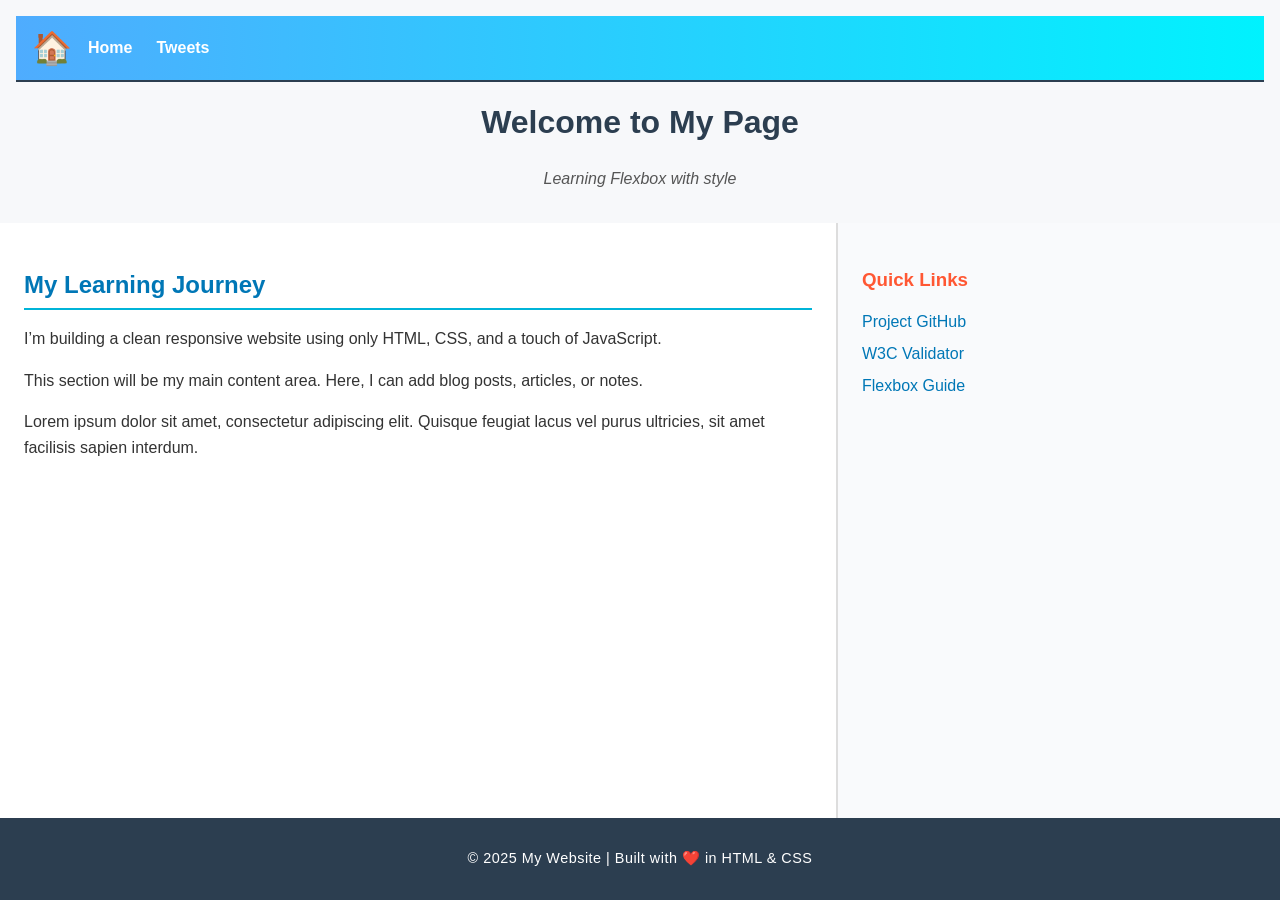
==== css_advanced/index.html @ 11a613f0 "Duplicate css_basic into css_advanced for advanced project" ====
<!DOCTYPE html>
<html lang="en">
<head>
  <meta charset="UTF-8">
  <meta name="viewport" content="width=device-width, initial-scale=1.0">
  <title>My Website</title>
  <link href="base.css" rel="stylesheet">
  <link href="styles.css" rel="stylesheet">
</head>
<body class="works_on_smartphone">
  <header>
    <nav>
      <ul>
        <li class="logo">&#127968;</li> <!-- 🏡 logo -->
        <li><a href="index.html">Home</a></li>
        <li><a href="tweets.html">Tweets</a></li>
      </ul>
    </nav>
    <h1>Welcome to My Page</h1>
    <p class="sub">Learning Flexbox with style</p>
  </header>

  <main>
    <article>
      <h2>My Learning Journey</h2>
      <p>I’m building a clean responsive website using only HTML, CSS, and a touch of JavaScript.</p>
      <p>This section will be my main content area. Here, I can add blog posts, articles, or notes.</p>
      <p>Lorem ipsum dolor sit amet, consectetur adipiscing elit. Quisque feugiat lacus vel purus ultricies, sit amet facilisis sapien interdum.</p>
    </article>

    <aside>
      <h3>Quick Links</h3>
      <ul>
        <li><a href="#">Project GitHub</a></li>
        <li><a href="#">W3C Validator</a></li>
        <li><a href="#">Flexbox Guide</a></li>
      </ul>
    </aside>
  </main>

  <footer>
    <p>&copy; 2025 My Website | Built with ❤️ in HTML & CSS</p>
  </footer>
</body>
</html>
---- css_advanced/base.css ----
/* base.css: reset + simple base styling */

:root {
  --bg: #f7f8fa;
  --text: #222;
  --muted: #6b7280;
}

* { box-sizing: border-box; }

body {
  margin: 0;
  font-family: Arial, sans-serif;
  background-color: var(--bg);
  color: var(--text);
  line-height: 1.5;
}

.container {
  width: 90%;
  max-width: 800px;
  margin: 0 auto;
  padding: 1rem;
}

header, footer {
  padding: 1rem 0;
  text-align: center;
}

footer {
  font-size: 0.9rem;
  color: var(--muted);
}

.tweet {
  border-bottom: 1px solid #ccc;
  padding: 0.5rem 0;
}
.tweet:last-child {
  border-bottom: none;
}
.meta {
  font-size: 0.8rem;
  color: var(--muted);
}
---- css_advanced/styles.css ----
/* === Flexbox Layout === */

/* Body: column layout */
body {
  display: flex;
  flex-direction: column;
  height: 100vh;
  margin: 0;
}

/* Main: row layout */
main {
  display: flex;
  flex-direction: row;
  flex: auto;
  min-height: 0; /* allows scroll inside children */
}

/* Article: 2/3 width */
article {
  flex: 2;
  overflow-y: auto;
  padding: 1.5rem;
  background-color: #fff;
}

/* Aside: 1/3 width */
aside {
  flex: 1;
  overflow-y: auto;
  padding: 1.5rem;
  background-color: #f9fafc;
  border-left: 2px solid #ddd;
}

/* Header & Footer */
header, footer {
  padding: 1rem;
  text-align: center;
}

/* === Extra Styling === */

/* Logo */
.logo {
  font-size: 2rem;
  font-weight: bold;
  margin-right: 1rem;
  color: #2c3e50;
}

/* Navigation bar */
header nav ul {
  list-style: none;
  margin: 0;
  padding: 0;
  display: flex;
  align-items: center;
  background: linear-gradient(90deg, #4facfe, #00f2fe);
  padding: 0.5rem 1rem;
  border-bottom: 2px solid #2c3e50;
}

header nav ul li {
  margin-right: 1.5rem;
}

header nav ul li a {
  text-decoration: none;
  font-weight: 600;
  color: white;
  transition: color 0.3s ease;
}

header nav ul li a:hover {
  color: #2c3e50;
}

/* Header text */
header h1 {
  margin-top: 1rem;
  font-size: 2rem;
  color: #2c3e50;
}

header .sub {
  font-style: italic;
  color: #555;
}

/* Article content */
article h2 {
  color: #0077b6;
  border-bottom: 2px solid #00b4d8;
  padding-bottom: 0.3rem;
  margin-bottom: 1rem;
}

article p {
  margin-bottom: 1rem;
  color: #333;
  line-height: 1.6;
}

/* Aside */
aside h3 {
  color: #ff5733;
  margin-bottom: 1rem;
}

aside ul {
  list-style: none;
  padding: 0;
}

aside ul li {
  margin-bottom: 0.5rem;
}

aside ul li a {
  text-decoration: none;
  color: #0077b6;
  font-weight: 500;
}

aside ul li a:hover {
  color: #ff5733;
}

/* Footer */
footer {
  background: #2c3e50;
  color: white;
  font-size: 0.9rem;
  letter-spacing: 0.5px;
}
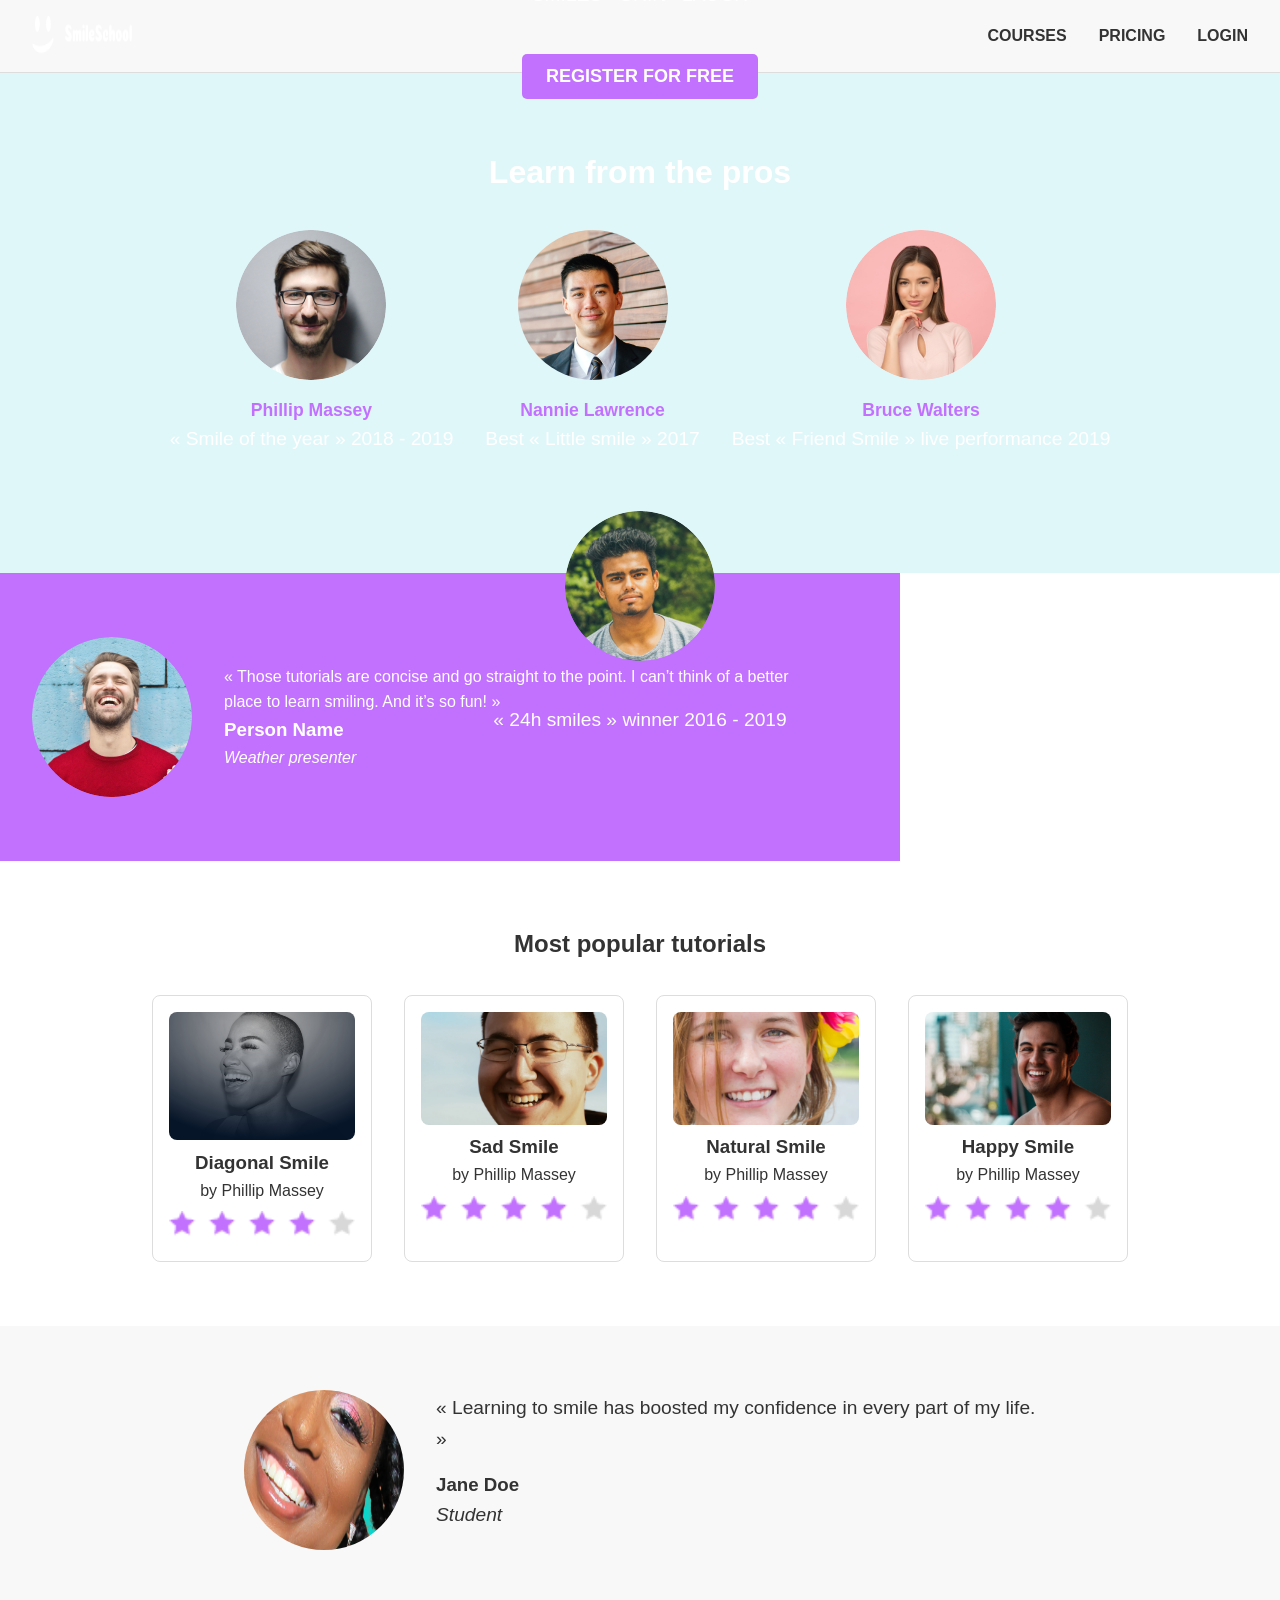
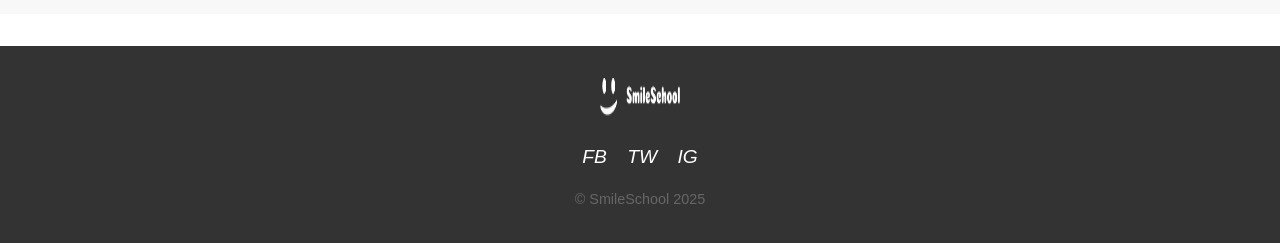
==== commit d8516d95: "Add Smile project with HTML, CSS, and images" ====
--- a/css_advanced/index.html
+++ b/css_advanced/index.html
@@ -3,43 +3,117 @@
 <head>
   <meta charset="UTF-8">
   <meta name="viewport" content="width=device-width, initial-scale=1.0">
-  <title>My Website</title>
-  <link href="base.css" rel="stylesheet">
-  <link href="styles.css" rel="stylesheet">
+  <title>Smile School</title>
+  <link rel="stylesheet" href="styles.css">
 </head>
-<body class="works_on_smartphone">
+<body>
+  <!-- Header -->
   <header>
-    <nav>
-      <ul>
-        <li class="logo">&#127968;</li> <!-- 🏡 logo -->
-        <li><a href="index.html">Home</a></li>
-        <li><a href="tweets.html">Tweets</a></li>
+    <nav class="navbar">
+      <img src="images/logo.png" alt="Smile School Logo" class="logo">
+      <ul class="nav-links">
+        <li><a href="#">COURSES</a></li>
+        <li><a href="#">PRICING</a></li>
+        <li><a href="#">LOGIN</a></li>
       </ul>
     </nav>
-    <h1>Welcome to My Page</h1>
-    <p class="sub">Learning Flexbox with style</p>
   </header>
 
-  <main>
-    <article>
-      <h2>My Learning Journey</h2>
-      <p>I’m building a clean responsive website using only HTML, CSS, and a touch of JavaScript.</p>
-      <p>This section will be my main content area. Here, I can add blog posts, articles, or notes.</p>
-      <p>Lorem ipsum dolor sit amet, consectetur adipiscing elit. Quisque feugiat lacus vel purus ultricies, sit amet facilisis sapien interdum.</p>
-    </article>
+  <!-- Hero Section -->
+  <section class="hero">
+    <div class="hero-content">
+      <h1>Get Schooled</h1>
+      <p>SMILES &nbsp; GRIN &nbsp; LAUGH</p>
+      <button class="cta-button">REGISTER FOR FREE</button>
 
-    <aside>
-      <h3>Quick Links</h3>
-      <ul>
-        <li><a href="#">Project GitHub</a></li>
-        <li><a href="#">W3C Validator</a></li>
-        <li><a href="#">Flexbox Guide</a></li>
-      </ul>
-    </aside>
-  </main>
+      <h2 class="pros-title">Learn from the pros</h2>
+      <div class="pros">
+        <div class="pro">
+          <img src="images/1.png" alt="Phillip Massey">
+          <h3>Phillip Massey</h3>
+          <p>« Smile of the year » 2018 - 2019</p>
+        </div>
+        <div class="pro">
+          <img src="images/2.png" alt="Nannie Lawrence">
+          <h3>Nannie Lawrence</h3>
+          <p>Best « Little smile » 2017</p>
+        </div>
+        <div class="pro">
+          <img src="images/3.png" alt="Bruce Walters">
+          <h3>Bruce Walters</h3>
+          <p>Best « Friend Smile » live performance 2019</p>
+        </div>
+        <div class="pro">
+          <img src="images/4.png" alt="Henry Hughes">
+          <h3>Henry Hughes</h3>
+          <p>« 24h smiles » winner 2016 - 2019</p>
+        </div>
+      </div>
+    </div>
+  </section>
 
+  <!-- Testimonial -->
+  <section class="testimonial">
+    <img src="images/5.png" alt="Testimonial Person" class="testimonial-img">
+    <div class="testimonial-text">
+      <p>« Those tutorials are concise and go straight to the point. I can’t think of a better place to learn smiling. And it’s so fun! »</p>
+      <h3>Person Name</h3>
+      <p><em>Weather presenter</em></p>
+    </div>
+  </section>
+
+  <!-- Tutorials Section -->
+  <section class="tutorials">
+    <h2>Most popular tutorials</h2>
+    <div class="tutorial-cards">
+      <div class="tutorial-card">
+        <img src="images/Object.png" alt="Diagonal Smile">
+        <h3>Diagonal Smile</h3>
+        <p>by Phillip Massey</p>
+        <img src="images/rating.png" alt="Rating" class="rating">
+      </div>
+      <div class="tutorial-card">
+        <img src="images/6.png" alt="Sad Smile">
+        <h3>Sad Smile</h3>
+        <p>by Phillip Massey</p>
+        <img src="images/rating.png" alt="Rating" class="rating">
+      </div>
+      <div class="tutorial-card">
+        <img src="images/7.png" alt="Natural Smile">
+        <h3>Natural Smile</h3>
+        <p>by Phillip Massey</p>
+        <img src="images/rating.png" alt="Rating" class="rating">
+      </div>
+      <div class="tutorial-card">
+        <img src="images/8.png" alt="Happy Smile">
+        <h3>Happy Smile</h3>
+        <p>by Phillip Massey</p>
+        <img src="images/rating.png" alt="Rating" class="rating">
+      </div>
+    </div>
+  </section>
+
+  <!-- Quotes Section -->
+  <section class="quotes">
+    <div class="quote-card">
+      <img src="images/9.png" alt="Smiling Woman">
+      <div class="quote-text">
+        <p>« Learning to smile has boosted my confidence in every part of my life. »</p>
+        <h3>Jane Doe</h3>
+        <p><em>Student</em></p>
+      </div>
+    </div>
+  </section>
+
+  <!-- Footer -->
   <footer>
-    <p>&copy; 2025 My Website | Built with ❤️ in HTML & CSS</p>
+    <img src="images/logo.png" alt="Smile School Logo" class="logo">
+    <div class="social-icons">
+      <i>FB</i>
+      <i>TW</i>
+      <i>IG</i>
+    </div>
+    <p>© SmileSchool 2025</p>
   </footer>
 </body>
 </html>
--- a/css_advanced/styles.css
+++ b/css_advanced/styles.css
@@ -1,136 +1,510 @@
-/* === Flexbox Layout === */
-
-/* Body: column layout */
-body {
-  display: flex;
-  flex-direction: column;
-  height: 100vh;
-  margin: 0;
-}
-
-/* Main: row layout */
-main {
-  display: flex;
-  flex-direction: row;
-  flex: auto;
-  min-height: 0; /* allows scroll inside children */
-}
-
-/* Article: 2/3 width */
-article {
-  flex: 2;
-  overflow-y: auto;
-  padding: 1.5rem;
-  background-color: #fff;
-}
-
-/* Aside: 1/3 width */
-aside {
-  flex: 1;
-  overflow-y: auto;
-  padding: 1.5rem;
-  background-color: #f9fafc;
-  border-left: 2px solid #ddd;
-}
-
-/* Header & Footer */
-header, footer {
-  padding: 1rem;
-  text-align: center;
-}
-
-/* === Extra Styling === */
-
-/* Logo */
-.logo {
-  font-size: 2rem;
-  font-weight: bold;
-  margin-right: 1rem;
-  color: #2c3e50;
-}
-
-/* Navigation bar */
-header nav ul {
-  list-style: none;
+/* Reset */
+* {
   margin: 0;
   padding: 0;
-  display: flex;
-  align-items: center;
-  background: linear-gradient(90deg, #4facfe, #00f2fe);
-  padding: 0.5rem 1rem;
-  border-bottom: 2px solid #2c3e50;
-}
-
-header nav ul li {
-  margin-right: 1.5rem;
-}
-
-header nav ul li a {
+  box-sizing: border-box;
+}
+
+/* HEADER */
+.header {
+  display: flex;
+  justify-content: space-between;
+  align-items: center;
+  padding: 20px 40px;
+}
+.logo {
+  height: 40px;
+}
+.nav a {
+  margin-left: 20px;
   text-decoration: none;
   font-weight: 600;
+  color: #333;
+}
+
+/* HERO */
+.hero {
+  background: url("images/hero.png") no-repeat center center/cover;
+  height: 500px;
+  display: flex;
+  align-items: center;
+  justify-content: center;
+  color: #fff;
+}
+.hero-content {
+  text-align: center;
+}
+.hero h1 {
+  font-size: 48px;
+  margin-bottom: 15px;
+}
+.hero button {
+  margin-top: 20px;
+  padding: 12px 24px;
+  background: #c271ff;
+  border: none;
   color: white;
-  transition: color 0.3s ease;
-}
-
-header nav ul li a:hover {
-  color: #2c3e50;
-}
-
-/* Header text */
-header h1 {
+  font-size: 18px;
+  border-radius: 5px;
+  cursor: pointer;
+}
+
+/* TUTORIALS */
+.tutorials {
+  text-align: center;
+  padding: 60px 20px;
+}
+.tutorial-list {
+  display: flex;
+  justify-content: center;
+  gap: 40px;
+  margin-top: 30px;
+}
+.tutorial-item img {
+  width: 150px;
+  border-radius: 50%;
+}
+.tutorial-item h3 {
+  margin-top: 15px;
+}
+
+/* TESTIMONIALS */
+.testimonials {
+  background: #c271ff;
+  padding: 80px 40px;
+  display: flex;
+  justify-content: center;
+}
+.testimonial {
+  display: flex;
+  align-items: center;
+  max-width: 900px;
+  color: white;
+}
+.avatar img {
+  width: 160px;
+  height: 160px;
+  border-radius: 50%;
+  margin-right: 30px;
+}
+.testimonial-text {
+  max-width: 600px;
+}
+.quote {
+  font-size: 22px;
+  line-height: 34px;
+  margin-bottom: 20px;
+  font-style: italic;
+}
+.person {
+  font-weight: bold;
+  font-size: 22px;
+}
+.role {
+  font-size: 20px;
+  font-style: italic;
+}
+
+/* FOOTER */
+.footer {
+  background: #333;
+  color: white;
+  text-align: center;
+  padding: 20px;
+}
+/* Reset */
+* {
+  margin: 0;
+  padding: 0;
+  box-sizing: border-box;
+}
+body {
+  font-family: 'Arial', sans-serif;
+  line-height: 1.6;
+  color: #333;
+  background: #fff;
+}
+
+/* Header */
+header {
+  background: #f8f8f8;
+  padding: 1rem 2rem;
+  border-bottom: 1px solid #ddd;
+}
+.navbar {
+  display: flex;
+  justify-content: space-between;
+  align-items: center;
+}
+.logo {
+  width: 120px;
+}
+.nav-links {
+  list-style: none;
+  display: flex;
+  gap: 2rem;
+}
+.nav-links li a {
+  text-decoration: none;
+  color: #333;
+  font-weight: bold;
+  transition: color 0.3s;
+}
+.nav-links li a:hover {
+  color: #c271ff;
+}
+
+/* Hero */
+.hero {
+  text-align: center;
+  padding: 6rem 2rem;
+  background: #e0f7fa;
+}
+.hero h1 {
+  font-size: 3rem;
+  margin-bottom: 1rem;
+}
+.hero-sub {
+  font-size: 1.5rem;
+  margin-bottom: 1rem;
+}
+.cta-button {
+  padding: 0.8rem 1.5rem;
+  background: #c271ff;
+  color: #fff;
+  border: none;
+  cursor: pointer;
+  border-radius: 5px;
+  font-weight: bold;
+  transition: 0.3s;
+}
+.cta-button:hover {
+  background: #9c3ed1;
+  transform: scale(1.05);
+}
+
+/* Instructors */
+.instructors {
+  padding: 4rem 2rem;
+  text-align: center;
+}
+.instructor-cards {
+  display: flex;
+  flex-wrap: wrap;
+  gap: 2rem;
+  justify-content: center;
+  margin-top: 2rem;
+}
+.instructor-cards .card {
+  width: 220px;
+  padding: 1rem;
+  border: 1px solid #ddd;
+  border-radius: 8px;
+  transition: 0.3s;
+  background: #fff;
+}
+.instructor-cards .card:hover {
+  transform: translateY(-5px);
+  box-shadow: 0 8px 12px rgba(0,0,0,0.15);
+}
+.instructor-cards .card img {
+  width: 100%;
+  border-radius: 50%;
+  margin-bottom: 0.5rem;
+}
+
+/* Testimonial */
+.testimonial {
+  background: #c271ff;
+  color: #fff;
+  padding: 4rem 2rem;
+}
+.testimonial-content {
+  display: flex;
+  align-items: center;
+  gap: 2rem;
+  max-width: 1000px;
+  margin: auto;
+}
+.testimonial .avatar {
+  width: 160px;
+  height: 160px;
+  border-radius: 50%;
+}
+.quote-text p {
+  font-size: 1.2rem;
+  margin-bottom: 1rem;
+}
+.quote-text h3 {
+  font-weight: bold;
+}
+.quote-text span {
+  font-style: italic;
+}
+
+/* Membership */
+.membership {
+  padding: 4rem 2rem;
+  text-align: center;
+}
+.membership-cards {
+  display: flex;
+  justify-content: center;
+  flex-wrap: wrap;
+  gap: 2rem;
+  margin-top: 2rem;
+}
+.m-card {
+  width: 250px;
+  padding: 2rem;
+  border: 1px solid #ddd;
+  border-radius: 8px;
+  background: #fff;
+  transition: 0.3s;
+}
+.m-card img {
+  width: 80px;
+  margin-bottom: 1rem;
+}
+.m-card button {
   margin-top: 1rem;
-  font-size: 2rem;
-  color: #2c3e50;
-}
-
-header .sub {
-  font-style: italic;
-  color: #555;
-}
-
-/* Article content */
-article h2 {
-  color: #0077b6;
-  border-bottom: 2px solid #00b4d8;
-  padding-bottom: 0.3rem;
-  margin-bottom: 1rem;
-}
-
-article p {
-  margin-bottom: 1rem;
-  color: #333;
-  line-height: 1.6;
-}
-
-/* Aside */
-aside h3 {
-  color: #ff5733;
-  margin-bottom: 1rem;
-}
-
-aside ul {
-  list-style: none;
-  padding: 0;
-}
-
-aside ul li {
+  padding: 0.6rem 1.2rem;
+  background: #c271ff;
+  color: #fff;
+  border: none;
+  border-radius: 5px;
+  cursor: pointer;
+  transition: 0.3s;
+}
+.m-card:hover {
+  transform: translateY(-5px);
+  box-shadow: 0 8px 12px rgba(0,0,0,0.15);
+}
+.m-card button:hover {
+  background: #9c3ed1;
+}
+
+/* FAQ */
+.faq {
+  padding: 4rem 2rem;
+}
+.faq-container {
+  display: flex;
+  gap: 2rem;
+  flex-wrap: wrap;
+  margin-top: 2rem;
+}
+.faq-column {
+  flex: 1;
+  min-width: 250px;
+}
+.faq-column h3 {
   margin-bottom: 0.5rem;
-}
-
-aside ul li a {
-  text-decoration: none;
-  color: #0077b6;
-  font-weight: 500;
-}
-
-aside ul li a:hover {
-  color: #ff5733;
+  color: #c271ff;
+}
+.faq-column p {
+  margin-bottom: 1.5rem;
 }
 
 /* Footer */
 footer {
-  background: #2c3e50;
-  color: white;
+  background: #f8f8f8;
+  padding: 2rem;
+  text-align: center;
+  margin-top: 2rem;
+}
+.social-icons i {
+  margin: 0 0.5rem;
+  font-size: 1.2rem;
+  cursor: pointer;
+  transition: color 0.3s;
+}
+.social-icons i:hover {
+  color: #c271ff;
+}
+footer p {
+  margin-top: 1rem;
+  color: #666;
   font-size: 0.9rem;
-  letter-spacing: 0.5px;
-}
+}
+/* Reset */
+* {
+  margin: 0;
+  padding: 0;
+  box-sizing: border-box;
+}
+body {
+  font-family: 'Arial', sans-serif;
+  line-height: 1.6;
+  color: #333;
+  background: #fff;
+}
+
+/* Header */
+header {
+  background: #f8f8f8;
+  padding: 1rem 2rem;
+  border-bottom: 1px solid #ddd;
+}
+.navbar {
+  display: flex;
+  justify-content: space-between;
+  align-items: center;
+}
+.navbar .logo {
+  width: 100px;
+}
+.nav-links {
+  list-style: none;
+  display: flex;
+  gap: 2rem;
+}
+.nav-links li a {
+  text-decoration: none;
+  color: #333;
+  font-weight: bold;
+  transition: color 0.3s;
+}
+.nav-links li a:hover {
+  color: #C271FF;
+}
+
+/* Hero */
+.hero {
+  text-align: center;
+  padding: 4rem 2rem;
+  background: #e0f7fa;
+}
+.hero h1 {
+  font-size: 3rem;
+  margin-bottom: 1rem;
+}
+.hero p {
+  margin-bottom: 1.5rem;
+  font-size: 1.2rem;
+}
+.cta-button {
+  padding: 0.8rem 1.5rem;
+  background: #C271FF;
+  color: #fff;
+  border: none;
+  cursor: pointer;
+  border-radius: 5px;
+  font-weight: bold;
+  transition: 0.3s;
+}
+.cta-button:hover {
+  background: #8e3fd1;
+  transform: scale(1.05);
+}
+.pros-title {
+  margin-top: 3rem;
+  font-size: 2rem;
+}
+.pros {
+  display: flex;
+  justify-content: center;
+  flex-wrap: wrap;
+  gap: 2rem;
+  margin-top: 2rem;
+}
+.pro img {
+  width: 150px;
+  height: 150px;
+  border-radius: 50%;
+}
+.pro h3 {
+  margin-top: 0.5rem;
+  font-size: 1.1rem;
+  color: #C271FF;
+}
+
+/* Testimonial */
+.testimonial {
+  display: flex;
+  align-items: center;
+  gap: 2rem;
+  padding: 4rem 2rem;
+  background: #C271FF;
+  color: #fff;
+}
+.testimonial-img {
+  width: 160px;
+  height: 160px;
+  border-radius: 50%;
+}
+.testimonial-text {
+  max-width: 600px;
+}
+
+/* Tutorials */
+.tutorials {
+  padding: 4rem 2rem;
+  text-align: center;
+}
+.tutorial-cards {
+  display: flex;
+  flex-wrap: wrap;
+  gap: 2rem;
+  justify-content: center;
+  margin-top: 2rem;
+}
+.tutorial-card {
+  width: 220px;
+  border: 1px solid #ddd;
+  border-radius: 8px;
+  padding: 1rem;
+  transition: 0.3s;
+}
+.tutorial-card img {
+  width: 100%;
+  border-radius: 8px;
+}
+.tutorial-card:hover {
+  transform: translateY(-5px);
+  box-shadow: 0 8px 12px rgba(0,0,0,0.15);
+}
+.rating {
+  margin-top: 0.5rem;
+  width: 100px;
+}
+
+/* Quotes */
+.quotes {
+  padding: 4rem 2rem;
+  background: #f8f8f8;
+}
+.quote-card {
+  display: flex;
+  align-items: center;
+  gap: 2rem;
+  justify-content: center;
+}
+.quote-card img {
+  width: 160px;
+  height: 160px;
+  border-radius: 50%;
+}
+.quote-text {
+  max-width: 600px;
+}
+
+/* Footer */
+footer {
+  background: #333;
+  color: #fff;
+  padding: 2rem;
+  text-align: center;
+}
+footer .logo {
+  width: 80px;
+  margin-bottom: 1rem;
+}
+.social-icons i {
+  margin: 0 0.5rem;
+  cursor: pointer;
+}
+.social-icons i {
+  font-size: 1.2rem;
+  transition: color 0.3s;
+}
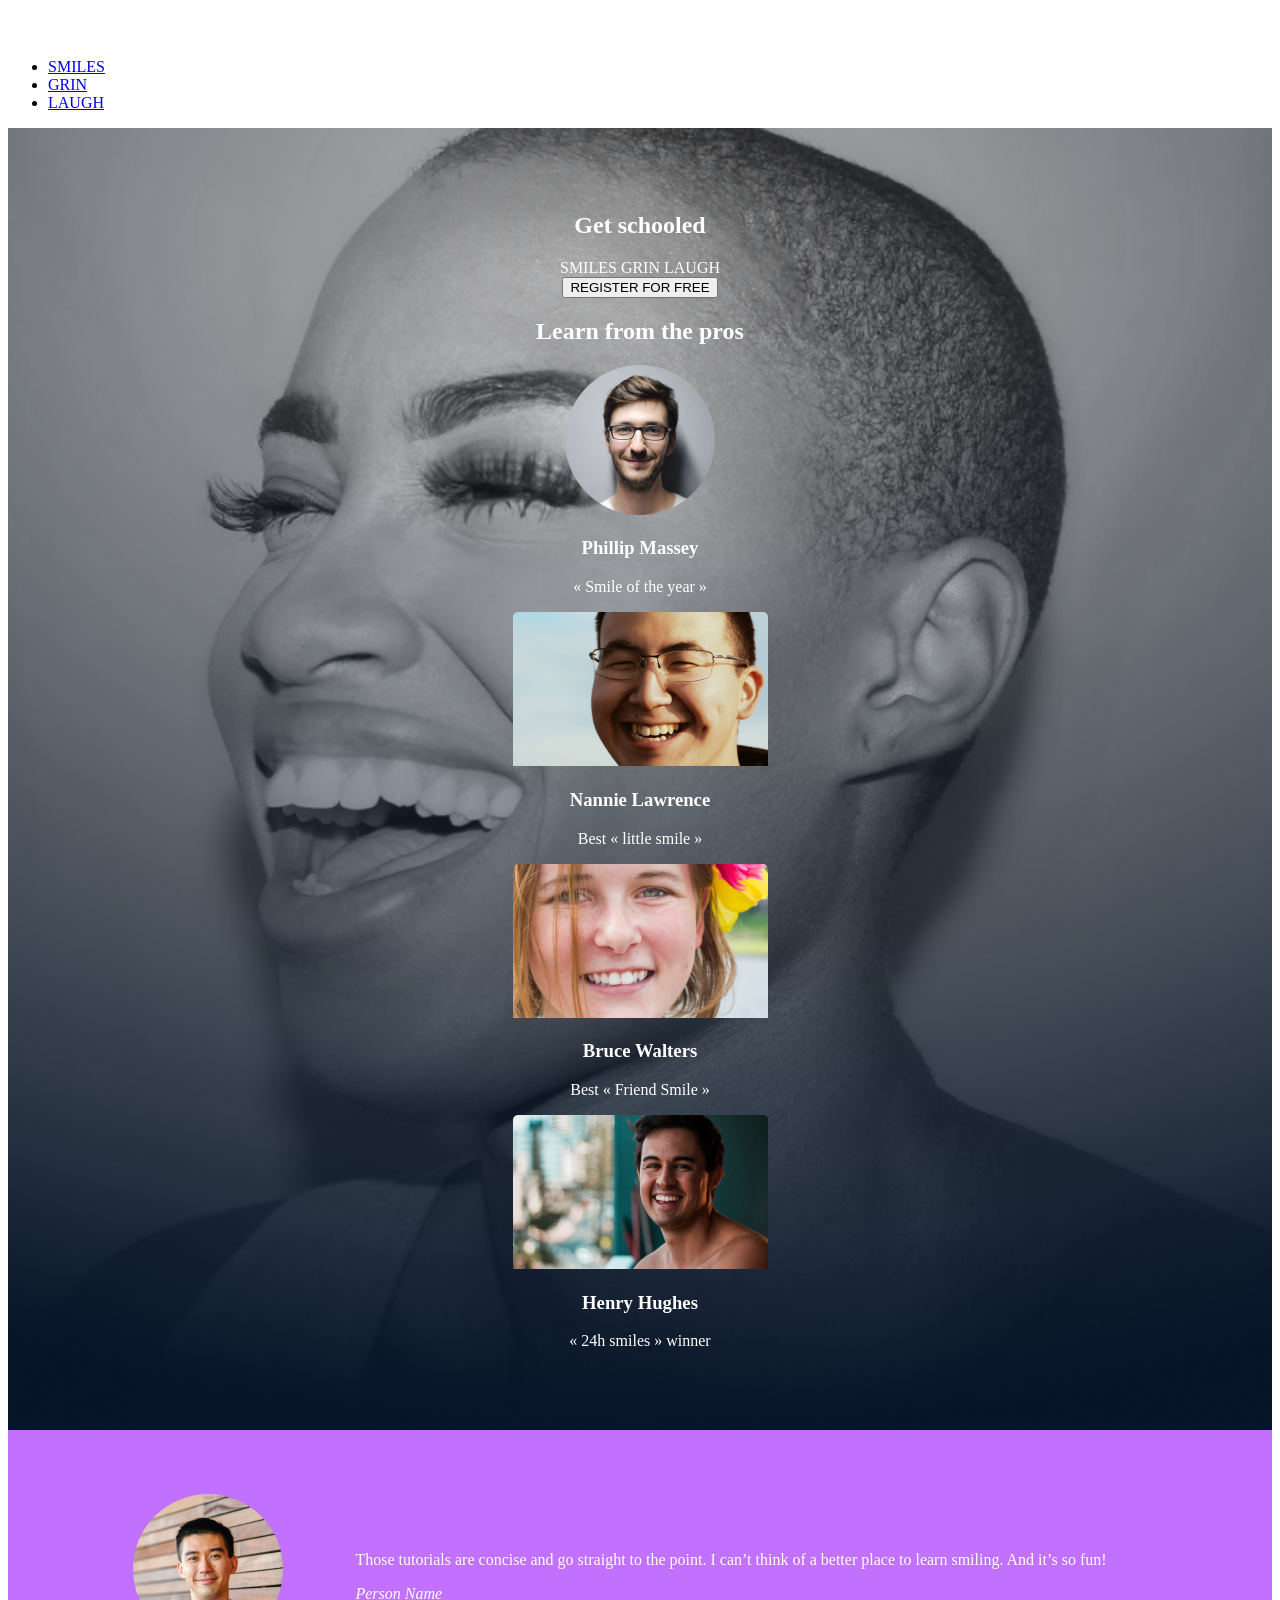
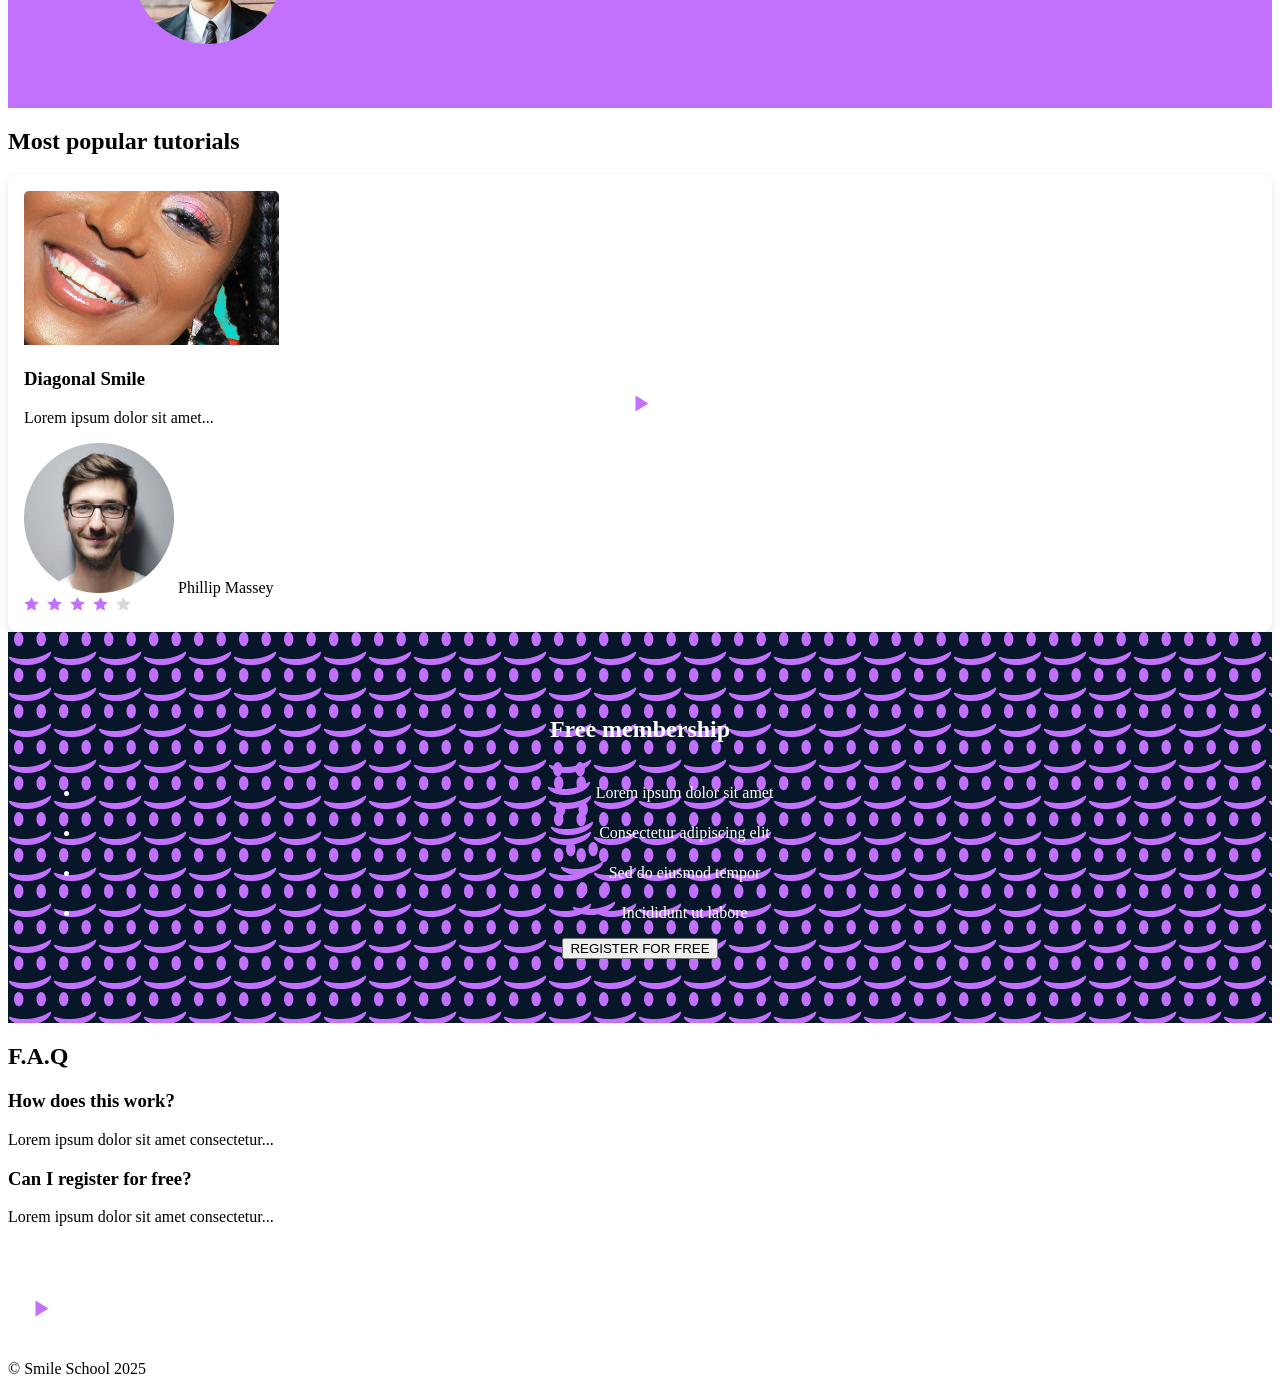
==== commit 1dc816e1: "Update Smile project HTML and CSS with correct image paths" ====
--- a/css_advanced/index.html
+++ b/css_advanced/index.html
@@ -1,119 +1,126 @@
 <!DOCTYPE html>
 <html lang="en">
 <head>
-  <meta charset="UTF-8">
-  <meta name="viewport" content="width=device-width, initial-scale=1.0">
-  <title>Smile School</title>
-  <link rel="stylesheet" href="styles.css">
+    <meta charset="UTF-8">
+    <meta name="viewport" content="width=device-width, initial-scale=1.0">
+    <title>Smile School</title>
+    <link rel="stylesheet" href="styles.css">
 </head>
 <body>
-  <!-- Header -->
-  <header>
-    <nav class="navbar">
-      <img src="images/logo.png" alt="Smile School Logo" class="logo">
-      <ul class="nav-links">
-        <li><a href="#">COURSES</a></li>
-        <li><a href="#">PRICING</a></li>
-        <li><a href="#">LOGIN</a></li>
-      </ul>
-    </nav>
-  </header>
+    <!-- Header -->
+    <header>
+        <div class="logo">
+            <img src="images/logo.png" alt="Smile School Logo">
+        </div>
+        <nav>
+            <ul>
+                <li><a href="#">SMILES</a></li>
+                <li><a href="#">GRIN</a></li>
+                <li><a href="#">LAUGH</a></li>
+            </ul>
+        </nav>
+    </header>
 
-  <!-- Hero Section -->
-  <section class="hero">
-    <div class="hero-content">
-      <h1>Get Schooled</h1>
-      <p>SMILES &nbsp; GRIN &nbsp; LAUGH</p>
-      <button class="cta-button">REGISTER FOR FREE</button>
+    <!-- Banner Section -->
+    <section class="banner">
+        <h1>Get schooled</h1>
+        <div class="banner-links">
+            <span>SMILES</span>
+            <span>GRIN</span>
+            <span>LAUGH</span>
+        </div>
+        <button class="register-btn">REGISTER FOR FREE</button>
+        <h2 class="learn-pros">Learn from the pros</h2>
 
-      <h2 class="pros-title">Learn from the pros</h2>
-      <div class="pros">
-        <div class="pro">
-          <img src="images/1.png" alt="Phillip Massey">
-          <h3>Phillip Massey</h3>
-          <p>« Smile of the year » 2018 - 2019</p>
+        <div class="pros">
+            <!-- Pro 1 -->
+            <div class="pro">
+                <img src="images/1.png" alt="Phillip Massey">
+                <h3>Phillip Massey</h3>
+                <p>« Smile of the year »</p>
+            </div>
+            <!-- Pro 2 -->
+            <div class="pro">
+                <img src="images/6.png" alt="Nannie Lawrence">
+                <h3>Nannie Lawrence</h3>
+                <p>Best « little smile »</p>
+            </div>
+            <!-- Pro 3 -->
+            <div class="pro">
+                <img src="images/7.png" alt="Bruce Walters">
+                <h3>Bruce Walters</h3>
+                <p>Best « Friend Smile »</p>
+            </div>
+            <!-- Pro 4 -->
+            <div class="pro">
+                <img src="images/8.png" alt="Henry Hughes">
+                <h3>Henry Hughes</h3>
+                <p>« 24h smiles » winner</p>
+            </div>
         </div>
-        <div class="pro">
-          <img src="images/2.png" alt="Nannie Lawrence">
-          <h3>Nannie Lawrence</h3>
-          <p>Best « Little smile » 2017</p>
+    </section>
+
+    <!-- Testimonials -->
+    <section class="testimonials">
+        <img src="images/2.png" alt="Testimonial">
+        <blockquote>
+            <p>Those tutorials are concise and go straight to the point. I can’t think of a better place to learn smiling. And it’s so fun!</p>
+            <cite>Person Name</cite>
+        </blockquote>
+    </section>
+
+    <!-- Videos -->
+    <section class="videos">
+        <h2>Most popular tutorials</h2>
+        <div class="video-grid">
+            <div class="video-card">
+                <img src="images/9.png" alt="Video thumbnail">
+                <h3>Diagonal Smile</h3>
+                <p>Lorem ipsum dolor sit amet...</p>
+                <img class="author" src="images/1.png" alt="Phillip Massey">
+                <span>Phillip Massey</span>
+                <div class="rating">
+                    <img src="images/rating.png" alt="Rating">
+                </div>
+            </div>
+            <!-- Repeat for other videos -->
         </div>
-        <div class="pro">
-          <img src="images/3.png" alt="Bruce Walters">
-          <h3>Bruce Walters</h3>
-          <p>Best « Friend Smile » live performance 2019</p>
+    </section>
+
+    <!-- Membership -->
+    <section class="membership">
+        <h2>Free membership</h2>
+        <ul>
+            <li><img src="images/smile.png" alt=""> Lorem ipsum dolor sit amet</li>
+            <li><img src="images/smile.png" alt=""> Consectetur adipiscing elit</li>
+            <li><img src="images/smile.png" alt=""> Sed do eiusmod tempor</li>
+            <li><img src="images/smile.png" alt=""> Incididunt ut labore</li>
+        </ul>
+        <button class="register-btn">REGISTER FOR FREE</button>
+    </section>
+
+    <!-- FAQ -->
+    <section class="faq">
+        <h2>F.A.Q</h2>
+        <div class="faq-item">
+            <h3>How does this work?</h3>
+            <p>Lorem ipsum dolor sit amet consectetur...</p>
         </div>
-        <div class="pro">
-          <img src="images/4.png" alt="Henry Hughes">
-          <h3>Henry Hughes</h3>
-          <p>« 24h smiles » winner 2016 - 2019</p>
+        <div class="faq-item">
+            <h3>Can I register for free?</h3>
+            <p>Lorem ipsum dolor sit amet consectetur...</p>
         </div>
-      </div>
-    </div>
-  </section>
+    </section>
 
-  <!-- Testimonial -->
-  <section class="testimonial">
-    <img src="images/5.png" alt="Testimonial Person" class="testimonial-img">
-    <div class="testimonial-text">
-      <p>« Those tutorials are concise and go straight to the point. I can’t think of a better place to learn smiling. And it’s so fun! »</p>
-      <h3>Person Name</h3>
-      <p><em>Weather presenter</em></p>
-    </div>
-  </section>
-
-  <!-- Tutorials Section -->
-  <section class="tutorials">
-    <h2>Most popular tutorials</h2>
-    <div class="tutorial-cards">
-      <div class="tutorial-card">
-        <img src="images/Object.png" alt="Diagonal Smile">
-        <h3>Diagonal Smile</h3>
-        <p>by Phillip Massey</p>
-        <img src="images/rating.png" alt="Rating" class="rating">
-      </div>
-      <div class="tutorial-card">
-        <img src="images/6.png" alt="Sad Smile">
-        <h3>Sad Smile</h3>
-        <p>by Phillip Massey</p>
-        <img src="images/rating.png" alt="Rating" class="rating">
-      </div>
-      <div class="tutorial-card">
-        <img src="images/7.png" alt="Natural Smile">
-        <h3>Natural Smile</h3>
-        <p>by Phillip Massey</p>
-        <img src="images/rating.png" alt="Rating" class="rating">
-      </div>
-      <div class="tutorial-card">
-        <img src="images/8.png" alt="Happy Smile">
-        <h3>Happy Smile</h3>
-        <p>by Phillip Massey</p>
-        <img src="images/rating.png" alt="Rating" class="rating">
-      </div>
-    </div>
-  </section>
-
-  <!-- Quotes Section -->
-  <section class="quotes">
-    <div class="quote-card">
-      <img src="images/9.png" alt="Smiling Woman">
-      <div class="quote-text">
-        <p>« Learning to smile has boosted my confidence in every part of my life. »</p>
-        <h3>Jane Doe</h3>
-        <p><em>Student</em></p>
-      </div>
-    </div>
-  </section>
-
-  <!-- Footer -->
-  <footer>
-    <img src="images/logo.png" alt="Smile School Logo" class="logo">
-    <div class="social-icons">
-      <i>FB</i>
-      <i>TW</i>
-      <i>IG</i>
-    </div>
-    <p>© SmileSchool 2025</p>
-  </footer>
+    <!-- Footer -->
+    <footer>
+        <div class="footer-logo">
+            <img src="images/logo.png" alt="Smile School Logo">
+        </div>
+        <div class="social">
+            <img src="images/play.png" alt="Play icon">
+        </div>
+        <p>&copy; Smile School 2025</p>
+    </footer>
 </body>
 </html>
--- a/css_advanced/styles.css
+++ b/css_advanced/styles.css
@@ -1,510 +1,52 @@
-/* Reset */
-* {
-  margin: 0;
-  padding: 0;
-  box-sizing: border-box;
+/* Hero Section */
+.banner {
+  background: url("images/Object.png") no-repeat center center/cover;
+  text-align: center;
+  padding: 4rem 2rem;
+  color: white;
 }
 
-/* HEADER */
-.header {
-  display: flex;
-  justify-content: space-between;
-  align-items: center;
-  padding: 20px 40px;
-}
-.logo {
-  height: 40px;
-}
-.nav a {
-  margin-left: 20px;
-  text-decoration: none;
-  font-weight: 600;
-  color: #333;
-}
-
-/* HERO */
-.hero {
-  background: url("images/hero.png") no-repeat center center/cover;
-  height: 500px;
+/* Testimonials Section */
+.testimonials {
+  background: #C271FF url("images/Bitmap.png") no-repeat left center;
+  color: #fff;
   display: flex;
   align-items: center;
   justify-content: center;
-  color: #fff;
-}
-.hero-content {
-  text-align: center;
-}
-.hero h1 {
-  font-size: 48px;
-  margin-bottom: 15px;
-}
-.hero button {
-  margin-top: 20px;
-  padding: 12px 24px;
-  background: #c271ff;
-  border: none;
-  color: white;
-  font-size: 18px;
-  border-radius: 5px;
-  cursor: pointer;
+  padding: 4rem 2rem;
 }
 
-/* TUTORIALS */
-.tutorials {
-  text-align: center;
-  padding: 60px 20px;
-}
-.tutorial-list {
-  display: flex;
-  justify-content: center;
-  gap: 40px;
-  margin-top: 30px;
-}
-.tutorial-item img {
-  width: 150px;
+.testimonials img {
   border-radius: 50%;
-}
-.tutorial-item h3 {
-  margin-top: 15px;
+  margin-right: 2rem;
 }
 
-/* TESTIMONIALS */
-.testimonials {
-  background: #c271ff;
-  padding: 80px 40px;
-  display: flex;
-  justify-content: center;
-}
-.testimonial {
-  display: flex;
-  align-items: center;
-  max-width: 900px;
-  color: white;
-}
-.avatar img {
-  width: 160px;
-  height: 160px;
-  border-radius: 50%;
-  margin-right: 30px;
-}
-.testimonial-text {
-  max-width: 600px;
-}
-.quote {
-  font-size: 22px;
-  line-height: 34px;
-  margin-bottom: 20px;
-  font-style: italic;
-}
-.person {
-  font-weight: bold;
-  font-size: 22px;
-}
-.role {
-  font-size: 20px;
-  font-style: italic;
+/* Videos Section */
+.video-card {
+  background: #fff url("images/play.png") no-repeat center;
+  border-radius: 10px;
+  padding: 1rem;
+  box-shadow: 0 4px 10px rgba(0,0,0,0.1);
+  transition: transform 0.3s;
 }
 
-/* FOOTER */
-.footer {
-  background: #333;
-  color: white;
-  text-align: center;
-  padding: 20px;
-}
-/* Reset */
-* {
-  margin: 0;
-  padding: 0;
-  box-sizing: border-box;
-}
-body {
-  font-family: 'Arial', sans-serif;
-  line-height: 1.6;
-  color: #333;
-  background: #fff;
+.video-card:hover {
+  transform: translateY(-5px);
 }
 
-/* Header */
-header {
-  background: #f8f8f8;
-  padding: 1rem 2rem;
-  border-bottom: 1px solid #ddd;
-}
-.navbar {
-  display: flex;
-  justify-content: space-between;
-  align-items: center;
-}
-.logo {
-  width: 120px;
-}
-.nav-links {
-  list-style: none;
-  display: flex;
-  gap: 2rem;
-}
-.nav-links li a {
-  text-decoration: none;
-  color: #333;
-  font-weight: bold;
-  transition: color 0.3s;
-}
-.nav-links li a:hover {
-  color: #c271ff;
-}
-
-/* Hero */
-.hero {
+/* Membership Section */
+.membership {
+  background: #071629 url("images/smile.png") repeat;
+  color: #fff;
   text-align: center;
-  padding: 6rem 2rem;
-  background: #e0f7fa;
-}
-.hero h1 {
-  font-size: 3rem;
-  margin-bottom: 1rem;
-}
-.hero-sub {
-  font-size: 1.5rem;
-  margin-bottom: 1rem;
-}
-.cta-button {
-  padding: 0.8rem 1.5rem;
-  background: #c271ff;
-  color: #fff;
-  border: none;
-  cursor: pointer;
-  border-radius: 5px;
-  font-weight: bold;
-  transition: 0.3s;
-}
-.cta-button:hover {
-  background: #9c3ed1;
-  transform: scale(1.05);
-}
-
-/* Instructors */
-.instructors {
-  padding: 4rem 2rem;
-  text-align: center;
-}
-.instructor-cards {
-  display: flex;
-  flex-wrap: wrap;
-  gap: 2rem;
-  justify-content: center;
-  margin-top: 2rem;
-}
-.instructor-cards .card {
-  width: 220px;
-  padding: 1rem;
-  border: 1px solid #ddd;
-  border-radius: 8px;
-  transition: 0.3s;
-  background: #fff;
-}
-.instructor-cards .card:hover {
-  transform: translateY(-5px);
-  box-shadow: 0 8px 12px rgba(0,0,0,0.15);
-}
-.instructor-cards .card img {
-  width: 100%;
-  border-radius: 50%;
-  margin-bottom: 0.5rem;
-}
-
-/* Testimonial */
-.testimonial {
-  background: #c271ff;
-  color: #fff;
   padding: 4rem 2rem;
 }
-.testimonial-content {
-  display: flex;
-  align-items: center;
-  gap: 2rem;
-  max-width: 1000px;
-  margin: auto;
-}
-.testimonial .avatar {
-  width: 160px;
-  height: 160px;
-  border-radius: 50%;
-}
-.quote-text p {
-  font-size: 1.2rem;
-  margin-bottom: 1rem;
-}
-.quote-text h3 {
-  font-weight: bold;
-}
-.quote-text span {
-  font-style: italic;
-}
-
-/* Membership */
-.membership {
-  padding: 4rem 2rem;
-  text-align: center;
-}
-.membership-cards {
-  display: flex;
-  justify-content: center;
-  flex-wrap: wrap;
-  gap: 2rem;
-  margin-top: 2rem;
-}
-.m-card {
-  width: 250px;
-  padding: 2rem;
-  border: 1px solid #ddd;
-  border-radius: 8px;
-  background: #fff;
-  transition: 0.3s;
-}
-.m-card img {
-  width: 80px;
-  margin-bottom: 1rem;
-}
-.m-card button {
-  margin-top: 1rem;
-  padding: 0.6rem 1.2rem;
-  background: #c271ff;
+.membership .btn {
+  background: #C271FF;
   color: #fff;
+  padding: 0.75rem 1.5rem;
   border: none;
   border-radius: 5px;
   cursor: pointer;
-  transition: 0.3s;
-}
-.m-card:hover {
-  transform: translateY(-5px);
-  box-shadow: 0 8px 12px rgba(0,0,0,0.15);
-}
-.m-card button:hover {
-  background: #9c3ed1;
-}
-
-/* FAQ */
-.faq {
-  padding: 4rem 2rem;
-}
-.faq-container {
-  display: flex;
-  gap: 2rem;
-  flex-wrap: wrap;
-  margin-top: 2rem;
-}
-.faq-column {
-  flex: 1;
-  min-width: 250px;
-}
-.faq-column h3 {
-  margin-bottom: 0.5rem;
-  color: #c271ff;
-}
-.faq-column p {
-  margin-bottom: 1.5rem;
-}
-
-/* Footer */
-footer {
-  background: #f8f8f8;
-  padding: 2rem;
-  text-align: center;
-  margin-top: 2rem;
-}
-.social-icons i {
-  margin: 0 0.5rem;
-  font-size: 1.2rem;
-  cursor: pointer;
-  transition: color 0.3s;
-}
-.social-icons i:hover {
-  color: #c271ff;
-}
-footer p {
-  margin-top: 1rem;
-  color: #666;
-  font-size: 0.9rem;
-}
-/* Reset */
-* {
-  margin: 0;
-  padding: 0;
-  box-sizing: border-box;
-}
-body {
-  font-family: 'Arial', sans-serif;
-  line-height: 1.6;
-  color: #333;
-  background: #fff;
-}
-
-/* Header */
-header {
-  background: #f8f8f8;
-  padding: 1rem 2rem;
-  border-bottom: 1px solid #ddd;
-}
-.navbar {
-  display: flex;
-  justify-content: space-between;
-  align-items: center;
-}
-.navbar .logo {
-  width: 100px;
-}
-.nav-links {
-  list-style: none;
-  display: flex;
-  gap: 2rem;
-}
-.nav-links li a {
-  text-decoration: none;
-  color: #333;
-  font-weight: bold;
-  transition: color 0.3s;
-}
-.nav-links li a:hover {
-  color: #C271FF;
-}
-
-/* Hero */
-.hero {
-  text-align: center;
-  padding: 4rem 2rem;
-  background: #e0f7fa;
-}
-.hero h1 {
-  font-size: 3rem;
-  margin-bottom: 1rem;
-}
-.hero p {
-  margin-bottom: 1.5rem;
-  font-size: 1.2rem;
-}
-.cta-button {
-  padding: 0.8rem 1.5rem;
-  background: #C271FF;
-  color: #fff;
-  border: none;
-  cursor: pointer;
-  border-radius: 5px;
-  font-weight: bold;
-  transition: 0.3s;
-}
-.cta-button:hover {
-  background: #8e3fd1;
-  transform: scale(1.05);
-}
-.pros-title {
-  margin-top: 3rem;
-  font-size: 2rem;
-}
-.pros {
-  display: flex;
-  justify-content: center;
-  flex-wrap: wrap;
-  gap: 2rem;
-  margin-top: 2rem;
-}
-.pro img {
-  width: 150px;
-  height: 150px;
-  border-radius: 50%;
-}
-.pro h3 {
-  margin-top: 0.5rem;
-  font-size: 1.1rem;
-  color: #C271FF;
-}
-
-/* Testimonial */
-.testimonial {
-  display: flex;
-  align-items: center;
-  gap: 2rem;
-  padding: 4rem 2rem;
-  background: #C271FF;
-  color: #fff;
-}
-.testimonial-img {
-  width: 160px;
-  height: 160px;
-  border-radius: 50%;
-}
-.testimonial-text {
-  max-width: 600px;
-}
-
-/* Tutorials */
-.tutorials {
-  padding: 4rem 2rem;
-  text-align: center;
-}
-.tutorial-cards {
-  display: flex;
-  flex-wrap: wrap;
-  gap: 2rem;
-  justify-content: center;
-  margin-top: 2rem;
-}
-.tutorial-card {
-  width: 220px;
-  border: 1px solid #ddd;
-  border-radius: 8px;
-  padding: 1rem;
-  transition: 0.3s;
-}
-.tutorial-card img {
-  width: 100%;
-  border-radius: 8px;
-}
-.tutorial-card:hover {
-  transform: translateY(-5px);
-  box-shadow: 0 8px 12px rgba(0,0,0,0.15);
-}
-.rating {
-  margin-top: 0.5rem;
-  width: 100px;
-}
-
-/* Quotes */
-.quotes {
-  padding: 4rem 2rem;
-  background: #f8f8f8;
-}
-.quote-card {
-  display: flex;
-  align-items: center;
-  gap: 2rem;
-  justify-content: center;
-}
-.quote-card img {
-  width: 160px;
-  height: 160px;
-  border-radius: 50%;
-}
-.quote-text {
-  max-width: 600px;
-}
-
-/* Footer */
-footer {
-  background: #333;
-  color: #fff;
-  padding: 2rem;
-  text-align: center;
-}
-footer .logo {
-  width: 80px;
-  margin-bottom: 1rem;
-}
-.social-icons i {
-  margin: 0 0.5rem;
-  cursor: pointer;
-}
-.social-icons i {
-  font-size: 1.2rem;
-  transition: color 0.3s;
+  transition: background 0.3s;
 }
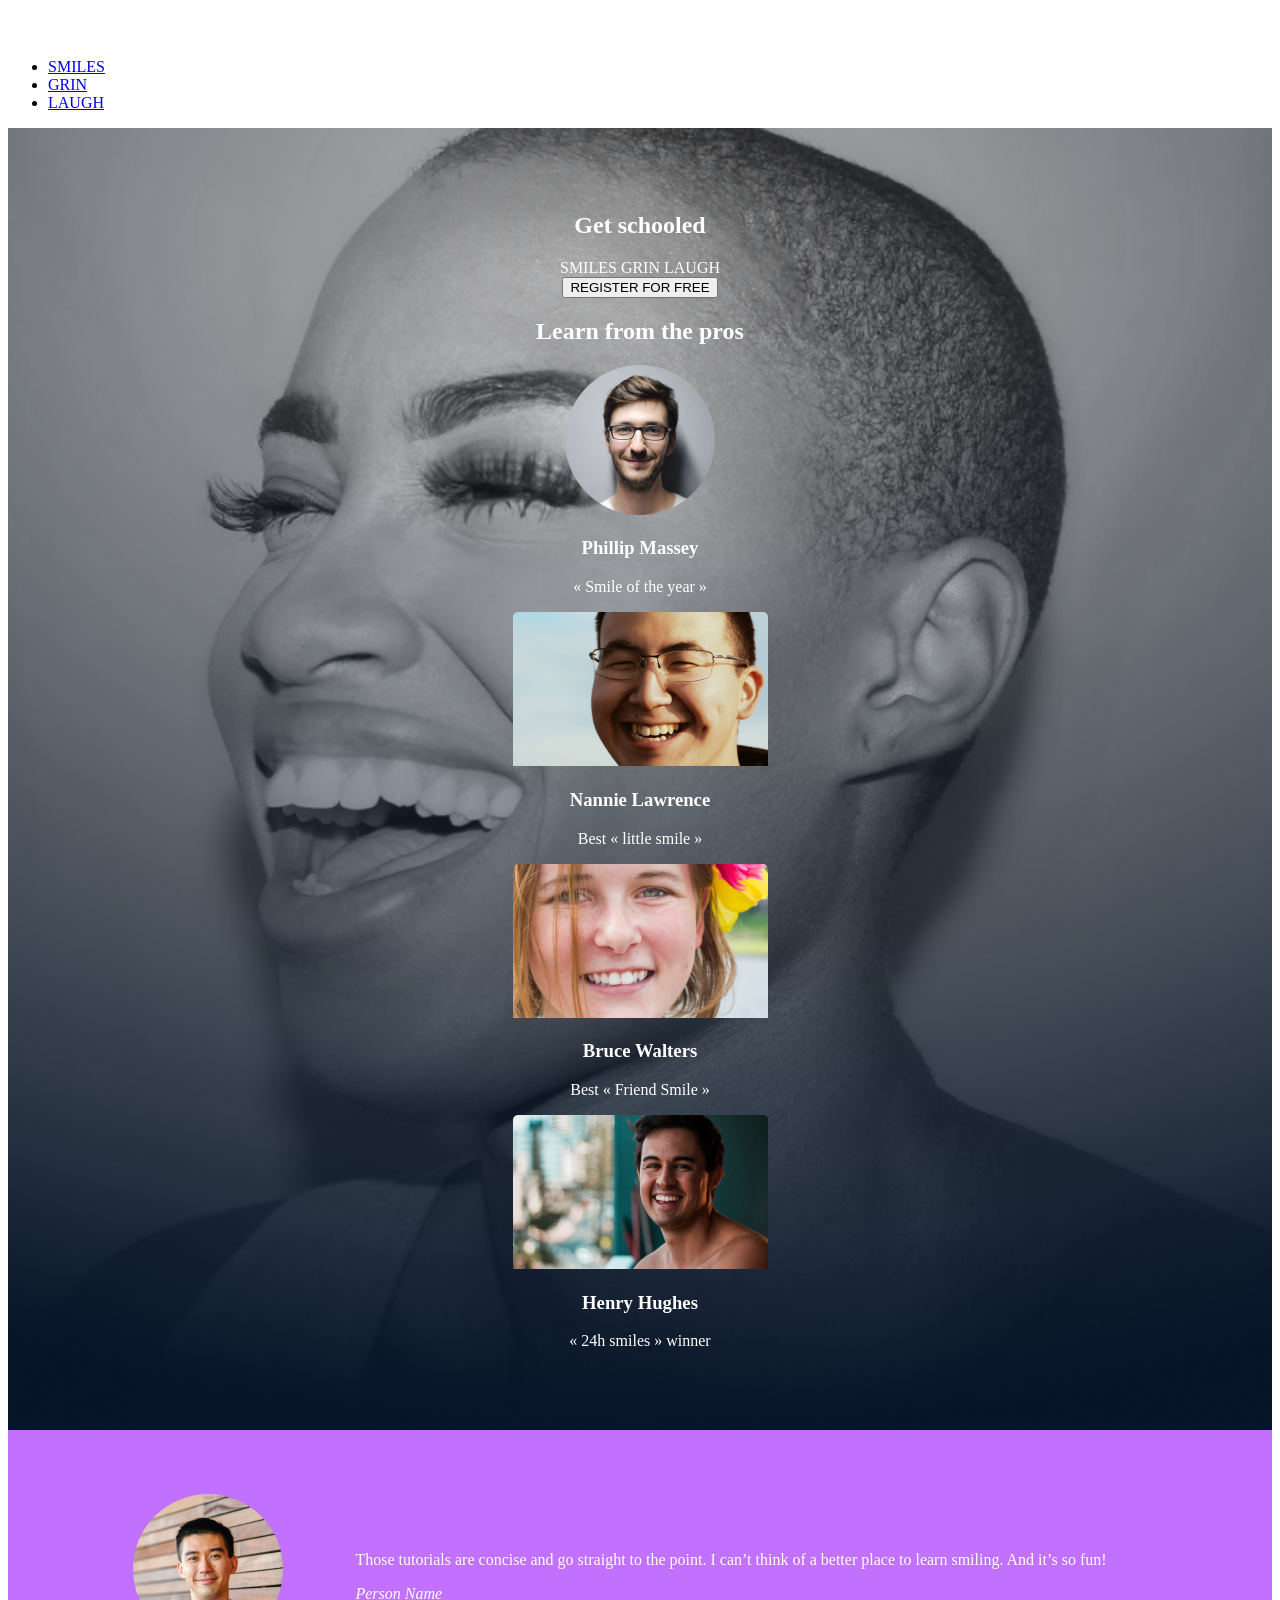
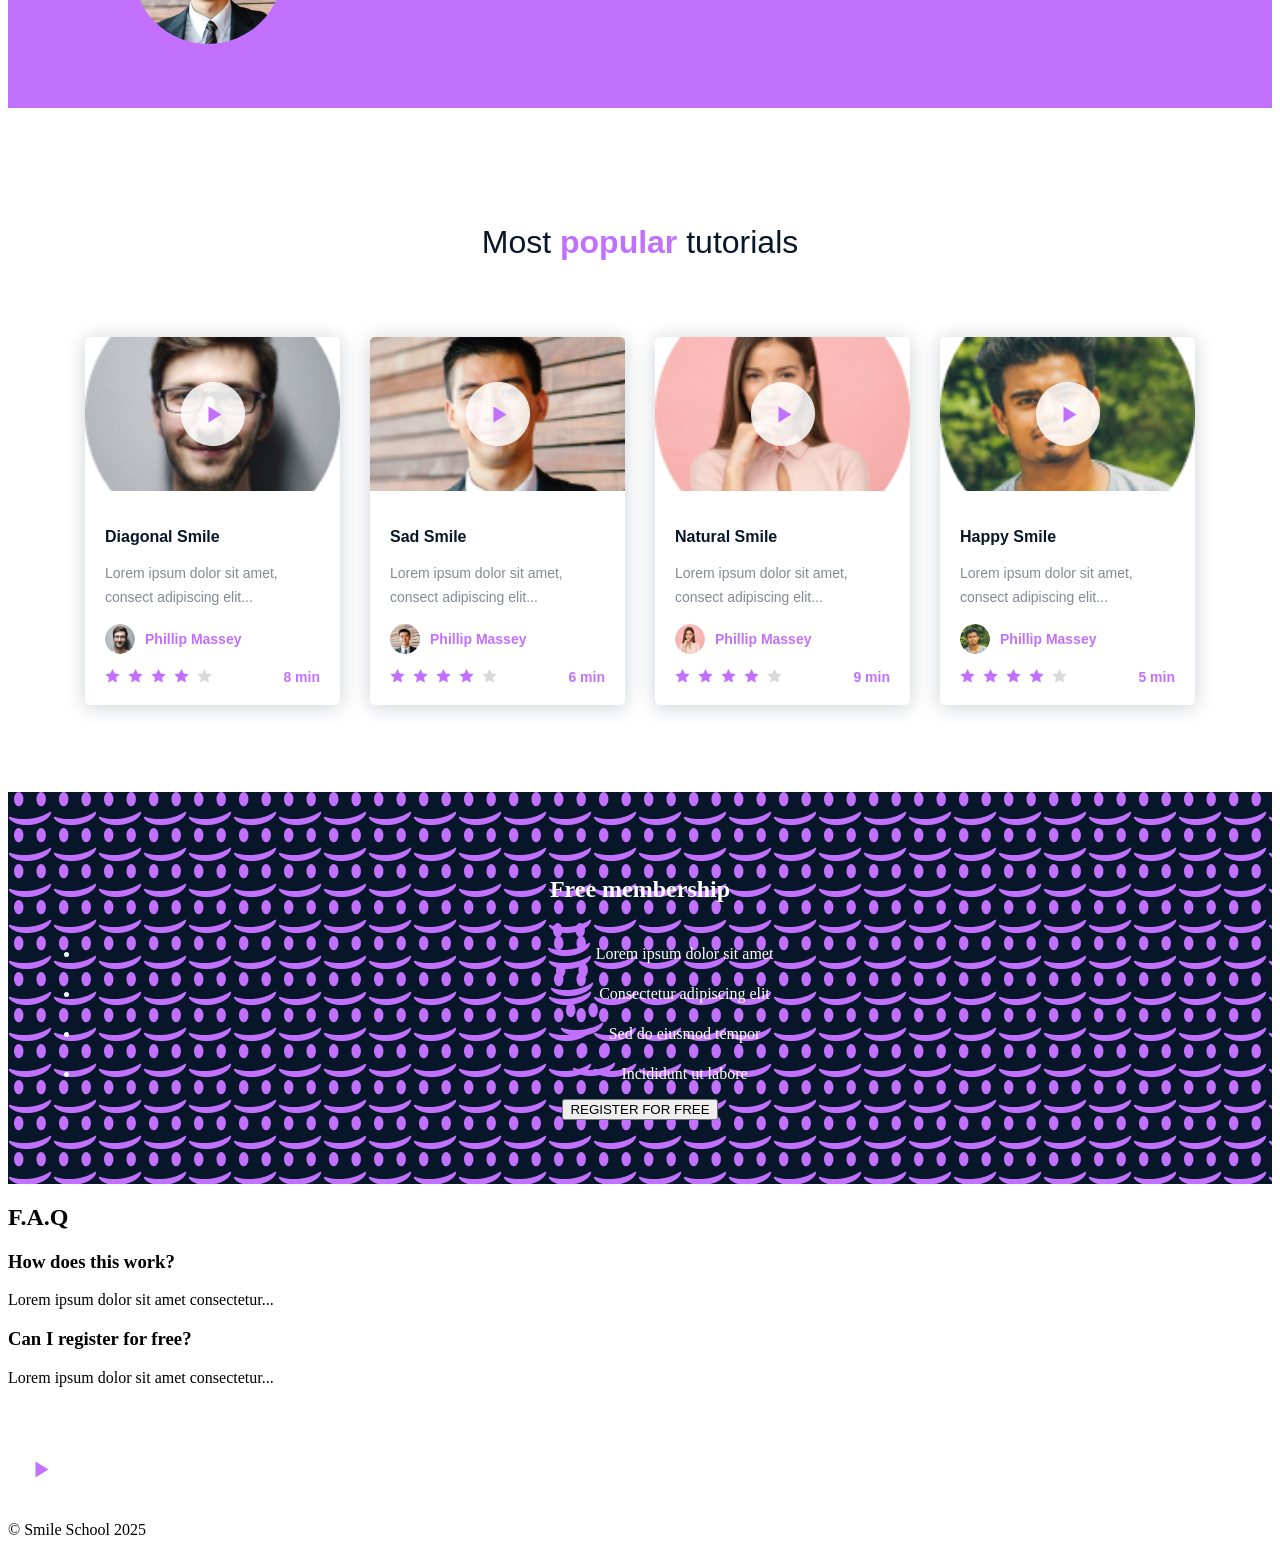
==== commit cbf8495d: "Update Smile project HTML and CSS" ====
--- a/css_advanced/index.html
+++ b/css_advanced/index.html
@@ -70,22 +70,94 @@
     </section>
 
     <!-- Videos -->
-    <section class="videos">
-        <h2>Most popular tutorials</h2>
-        <div class="video-grid">
-            <div class="video-card">
-                <img src="images/9.png" alt="Video thumbnail">
-                <h3>Diagonal Smile</h3>
-                <p>Lorem ipsum dolor sit amet...</p>
-                <img class="author" src="images/1.png" alt="Phillip Massey">
-                <span>Phillip Massey</span>
-                <div class="rating">
-                    <img src="images/rating.png" alt="Rating">
-                </div>
-            </div>
-            <!-- Repeat for other videos -->
+    <section class="videos-section">
+  <h2>Most <span>popular</span> tutorials</h2>
+
+  <div class="videos-list">
+
+    <!-- Video 1 -->
+    <div class="video-card">
+      <div class="video-thumbnail">
+        <img src="images/1.png" alt="Diagonal Smile">
+        <img class="play-icon" src="images/play.png" alt="Play">
+      </div>
+      <div class="video-info">
+        <h3>Diagonal Smile</h3>
+        <p>Lorem ipsum dolor sit amet, consect adipiscing elit...</p>
+        <div class="video-meta">
+          <img src="images/1.png" alt="Phillip Massey" class="author-avatar">
+          <span class="author-name">Phillip Massey</span>
         </div>
-    </section>
+        <div class="video-rating">
+          <img src="images/rating.png" alt="Rating stars">
+          <span>8 min</span>
+        </div>
+      </div>
+    </div>
+
+    <!-- Video 2 -->
+    <div class="video-card">
+      <div class="video-thumbnail">
+        <img src="images/2.png" alt="Sad Smile">
+        <img class="play-icon" src="images/play.png" alt="Play">
+      </div>
+      <div class="video-info">
+        <h3>Sad Smile</h3>
+        <p>Lorem ipsum dolor sit amet, consect adipiscing elit...</p>
+        <div class="video-meta">
+          <img src="images/2.png" alt="Phillip Massey" class="author-avatar">
+          <span class="author-name">Phillip Massey</span>
+        </div>
+        <div class="video-rating">
+          <img src="images/rating.png" alt="Rating stars">
+          <span>6 min</span>
+        </div>
+      </div>
+    </div>
+
+    <!-- Video 3 -->
+    <div class="video-card">
+      <div class="video-thumbnail">
+        <img src="images/3.png" alt="Natural Smile">
+        <img class="play-icon" src="images/play.png" alt="Play">
+      </div>
+      <div class="video-info">
+        <h3>Natural Smile</h3>
+        <p>Lorem ipsum dolor sit amet, consect adipiscing elit...</p>
+        <div class="video-meta">
+          <img src="images/3.png" alt="Phillip Massey" class="author-avatar">
+          <span class="author-name">Phillip Massey</span>
+        </div>
+        <div class="video-rating">
+          <img src="images/rating.png" alt="Rating stars">
+          <span>9 min</span>
+        </div>
+      </div>
+    </div>
+
+    <!-- Video 4 -->
+    <div class="video-card">
+      <div class="video-thumbnail">
+        <img src="images/4.png" alt="Happy Smile">
+        <img class="play-icon" src="images/play.png" alt="Play">
+      </div>
+      <div class="video-info">
+        <h3>Happy Smile</h3>
+        <p>Lorem ipsum dolor sit amet, consect adipiscing elit...</p>
+        <div class="video-meta">
+          <img src="images/4.png" alt="Phillip Massey" class="author-avatar">
+          <span class="author-name">Phillip Massey</span>
+        </div>
+        <div class="video-rating">
+          <img src="images/rating.png" alt="Rating stars">
+          <span>5 min</span>
+        </div>
+      </div>
+    </div>
+
+  </div>
+</section>
+
 
     <!-- Membership -->
     <section class="membership">
--- a/css_advanced/styles.css
+++ b/css_advanced/styles.css
@@ -22,17 +22,133 @@
 }
 
 /* Videos Section */
-.video-card {
-  background: #fff url("images/play.png") no-repeat center;
-  border-radius: 10px;
-  padding: 1rem;
-  box-shadow: 0 4px 10px rgba(0,0,0,0.1);
-  transition: transform 0.3s;
+.videos-section {
+  position: relative;
+  width: 100%;
+  padding: 87px 0;
+  background: #FFFFFF;
+  text-align: center;
 }
 
-.video-card:hover {
-  transform: translateY(-5px);
+.videos-section h2 {
+  font-family: 'Source Sans Pro', sans-serif;
+  font-weight: 300;
+  font-size: 32px;
+  line-height: 40px;
+  text-align: center;
+  color: #071629;
+  margin-bottom: 75px;
 }
+
+.videos-section h2 span {
+  color: #C271FF;
+  font-weight: 700;
+}
+
+/* Grid for video cards */
+.videos-list {
+  display: grid;
+  grid-template-columns: repeat(4, 255px);
+  gap: 30px;
+  justify-content: center;
+  max-width: 1100px;
+  margin: 0 auto;
+}
+
+/* Video card */
+.video-card {
+  position: relative;
+  width: 255px;
+  background: #FFFFFF;
+  box-shadow: 0px 2px 20px rgba(7, 22, 41, 0.2);
+  border-radius: 5px;
+  overflow: hidden;
+  text-align: left;
+}
+
+/* Thumbnail */
+.video-thumbnail {
+  position: relative;
+  width: 100%;
+  height: 154px;
+}
+
+.video-thumbnail img {
+  width: 100%;
+  height: 100%;
+  object-fit: cover;
+}
+
+.video-thumbnail .play-icon {
+  position: absolute;
+  top: 50%;
+  left: 50%;
+  width: 64px;
+  height: 64px;
+  transform: translate(-50%, -50%);
+}
+
+/* Info area */
+.video-info {
+  padding: 20px;
+}
+
+.video-info h3 {
+  font-family: 'Source Sans Pro', sans-serif;
+  font-weight: 700;
+  font-size: 16px;
+  line-height: 20px;
+  color: #071629;
+  margin-bottom: 10px;
+}
+
+.video-info p {
+  font-family: 'Source Sans Pro', sans-serif;
+  font-size: 14px;
+  line-height: 24px;
+  color: rgba(7, 22, 41, 0.5);
+  margin-bottom: 15px;
+}
+
+/* Author info */
+.video-meta {
+  display: flex;
+  align-items: center;
+  margin-bottom: 15px;
+}
+
+.author-avatar {
+  width: 30px;
+  height: 30px;
+  border-radius: 50%;
+  margin-right: 10px;
+}
+
+.author-name {
+  font-family: 'Source Sans Pro', sans-serif;
+  font-size: 14px;
+  font-weight: 600;
+  color: #C271FF;
+}
+
+/* Rating + duration */
+.video-rating {
+  display: flex;
+  justify-content: space-between;
+  align-items: center;
+}
+
+.video-rating img {
+  height: 15px;
+}
+
+.video-rating span {
+  font-family: 'Source Sans Pro', sans-serif;
+  font-size: 14px;
+  font-weight: 600;
+  color: #C271FF;
+}
+
 
 /* Membership Section */
 .membership {
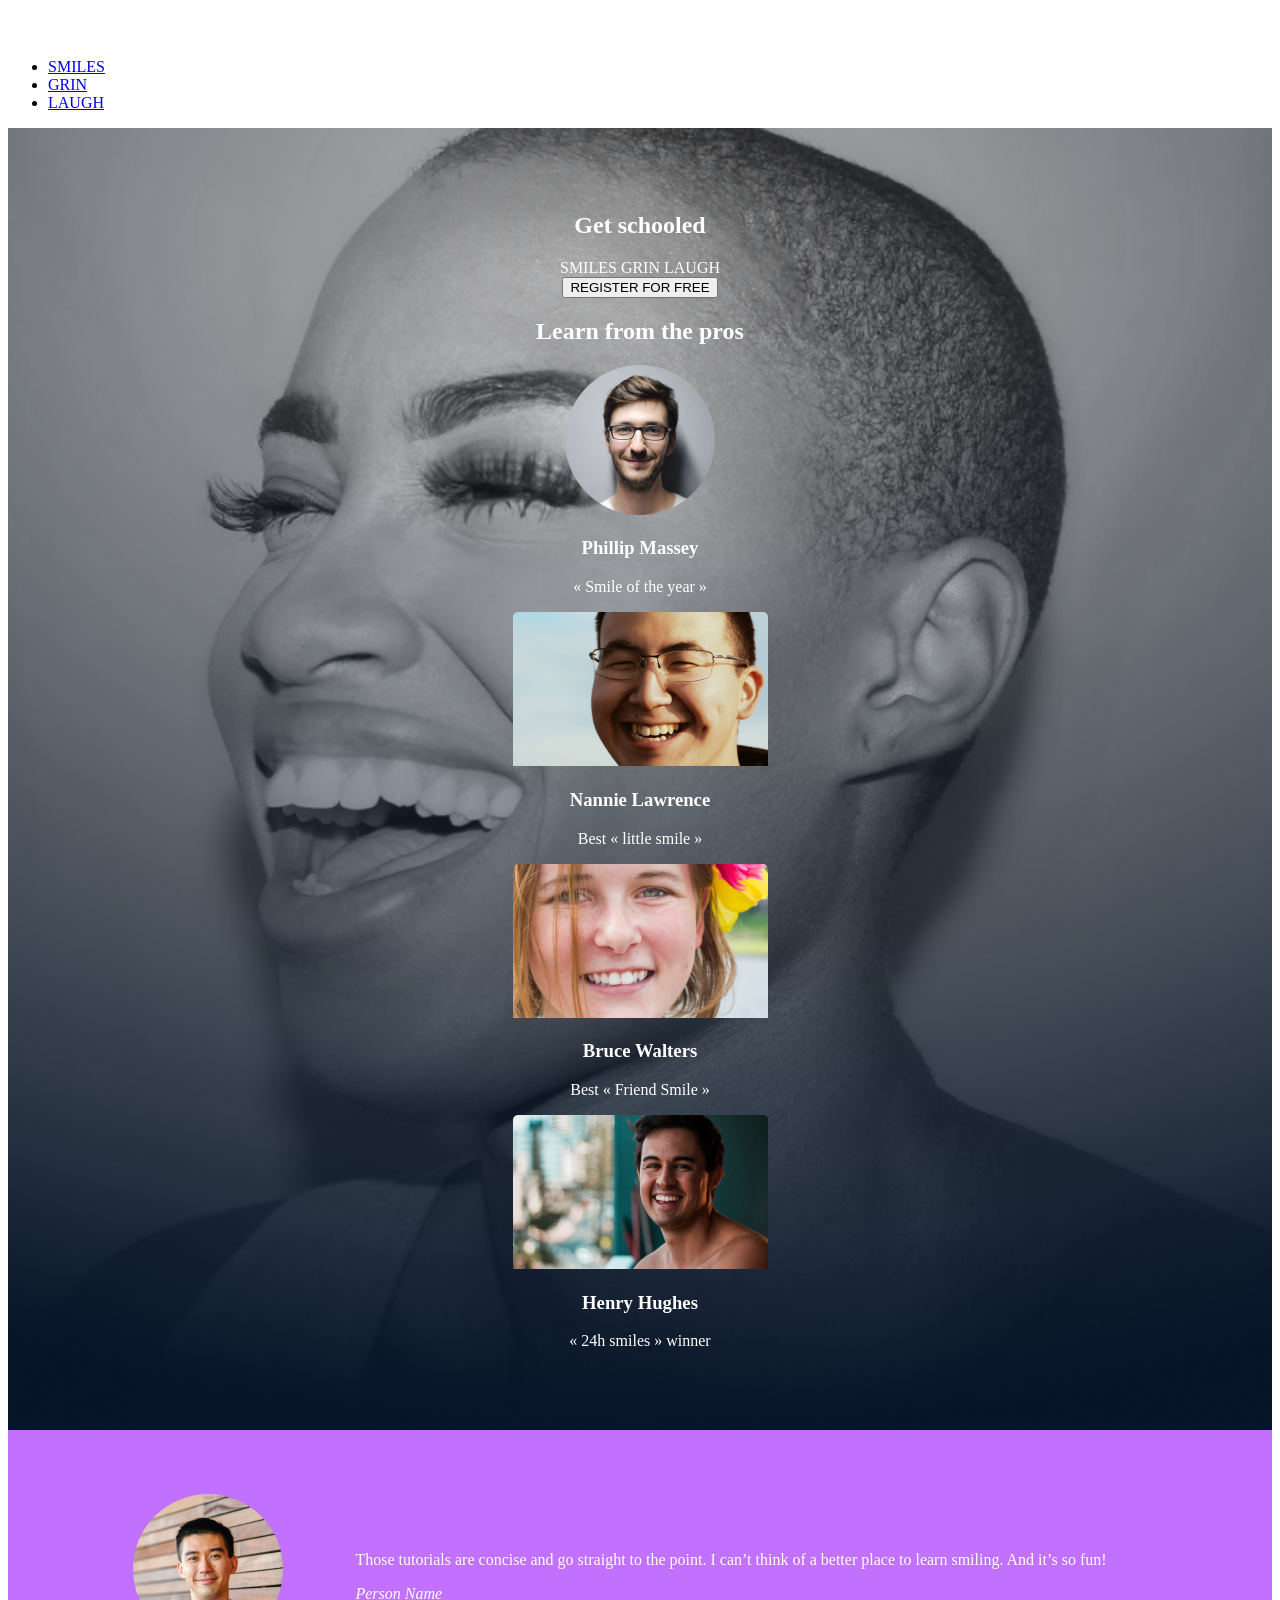
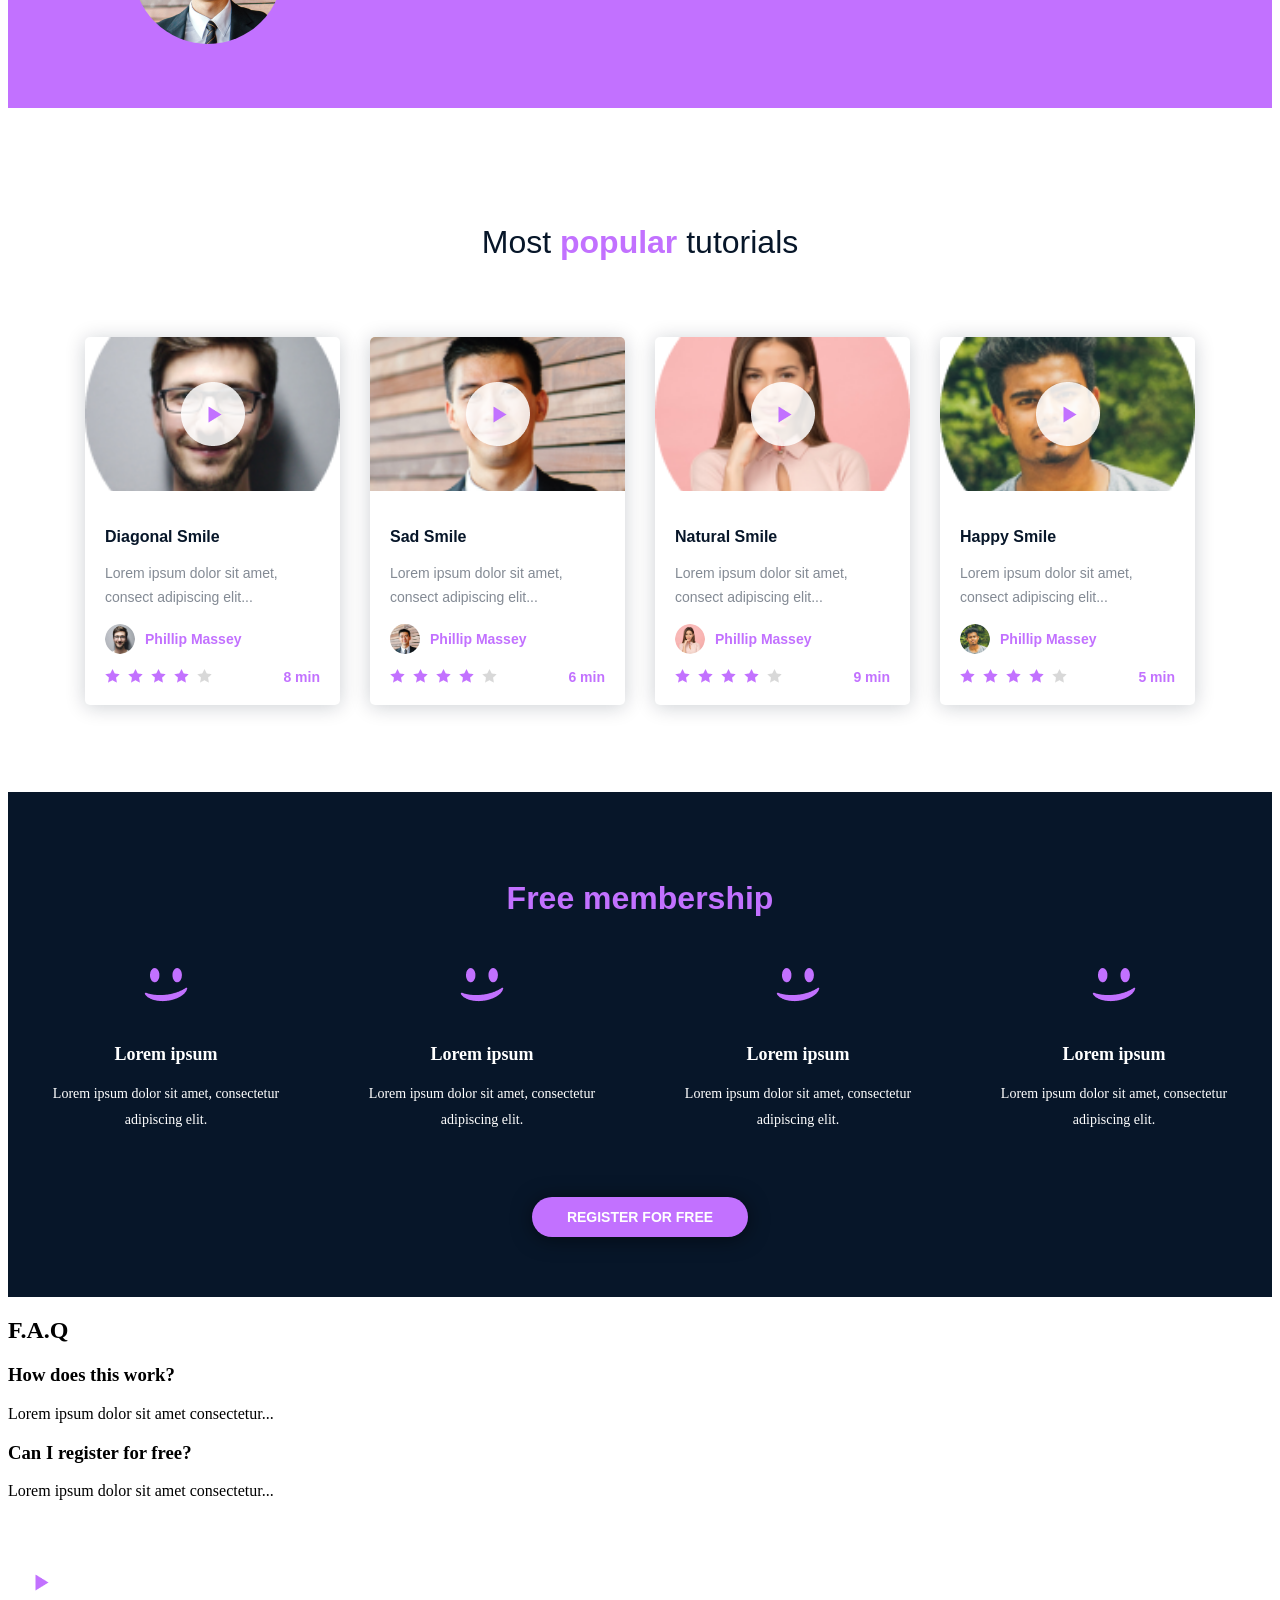
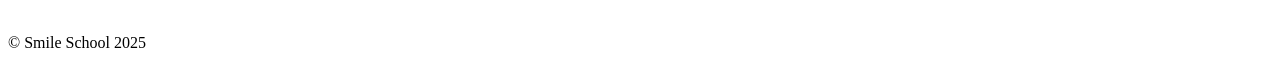
==== commit c9862271: "Style membership section based on Figma design" ====
--- a/css_advanced/index.html
+++ b/css_advanced/index.html
@@ -161,15 +161,34 @@
 
     <!-- Membership -->
     <section class="membership">
-        <h2>Free membership</h2>
-        <ul>
-            <li><img src="images/smile.png" alt=""> Lorem ipsum dolor sit amet</li>
-            <li><img src="images/smile.png" alt=""> Consectetur adipiscing elit</li>
-            <li><img src="images/smile.png" alt=""> Sed do eiusmod tempor</li>
-            <li><img src="images/smile.png" alt=""> Incididunt ut labore</li>
-        </ul>
-        <button class="register-btn">REGISTER FOR FREE</button>
-    </section>
+  <h2 class="membership-title">Free membership</h2>
+
+  <div class="membership-features">
+    <div class="feature">
+      <img src="images/smile.png" alt="smile icon" class="feature-icon">
+      <h3>Lorem ipsum</h3>
+      <p>Lorem ipsum dolor sit amet, consectetur adipiscing elit.</p>
+    </div>
+    <div class="feature">
+      <img src="images/smile.png" alt="smile icon" class="feature-icon">
+      <h3>Lorem ipsum</h3>
+      <p>Lorem ipsum dolor sit amet, consectetur adipiscing elit.</p>
+    </div>
+    <div class="feature">
+      <img src="images/smile.png" alt="smile icon" class="feature-icon">
+      <h3>Lorem ipsum</h3>
+      <p>Lorem ipsum dolor sit amet, consectetur adipiscing elit.</p>
+    </div>
+    <div class="feature">
+      <img src="images/smile.png" alt="smile icon" class="feature-icon">
+      <h3>Lorem ipsum</h3>
+      <p>Lorem ipsum dolor sit amet, consectetur adipiscing elit.</p>
+    </div>
+  </div>
+
+  <button class="membership-btn">REGISTER FOR FREE</button>
+</section>
+
 
     <!-- FAQ -->
     <section class="faq">
--- a/css_advanced/styles.css
+++ b/css_advanced/styles.css
@@ -151,18 +151,86 @@
 
 
 /* Membership Section */
+/* ================================
+   Free Membership Section
+================================= */
 .membership {
-  background: #071629 url("images/smile.png") repeat;
+  background: #071629;
   color: #fff;
   text-align: center;
-  padding: 4rem 2rem;
-}
-.membership .btn {
+  padding: 60px 20px;
+}
+
+.membership-title {
+  font-family: 'Source Sans Pro', sans-serif;
+  font-weight: 700;
+  font-size: 32px;
+  line-height: 40px;
+  color: #C271FF;
+  margin-bottom: 50px;
+}
+
+.membership-features {
+  display: grid;
+  grid-template-columns: repeat(4, 1fr);
+  gap: 40px;
+  margin-bottom: 50px;
+}
+
+.feature {
+  max-width: 250px;
+  margin: 0 auto;
+}
+
+.feature-icon {
+  width: 45px;
+  height: auto;
+  margin-bottom: 15px;
+}
+
+.feature h3 {
+  font-weight: 600;
+  font-size: 18px;
+  line-height: 26px;
+  margin-bottom: 10px;
+}
+
+.feature p {
+  font-weight: 400;
+  font-size: 14px;
+  line-height: 26px;
+  color: #ffffff;
+}
+
+.membership-btn {
   background: #C271FF;
+  border: none;
+  border-radius: 22px;
+  padding: 12px 35px;
+  font-size: 14px;
+  font-weight: 600;
+  font-family: 'Source Sans Pro', sans-serif;
   color: #fff;
-  padding: 0.75rem 1.5rem;
-  border: none;
-  border-radius: 5px;
   cursor: pointer;
-  transition: background 0.3s;
-}+  box-shadow: 0px 2px 20px rgba(0, 0, 0, 0.5);
+  transition: background 0.3s ease;
+}
+
+.membership-btn:hover {
+  background: #a854d9;
+}
+
+/* Responsive: stack features on small screens */
+@media (max-width: 900px) {
+  .membership-features {
+    grid-template-columns: 1fr 1fr;
+  }
+}
+
+@media (max-width: 500px) {
+  .membership-features {
+    grid-template-columns: 1fr;
+  }
+}
+/* ================================
+   End Free Membership Section
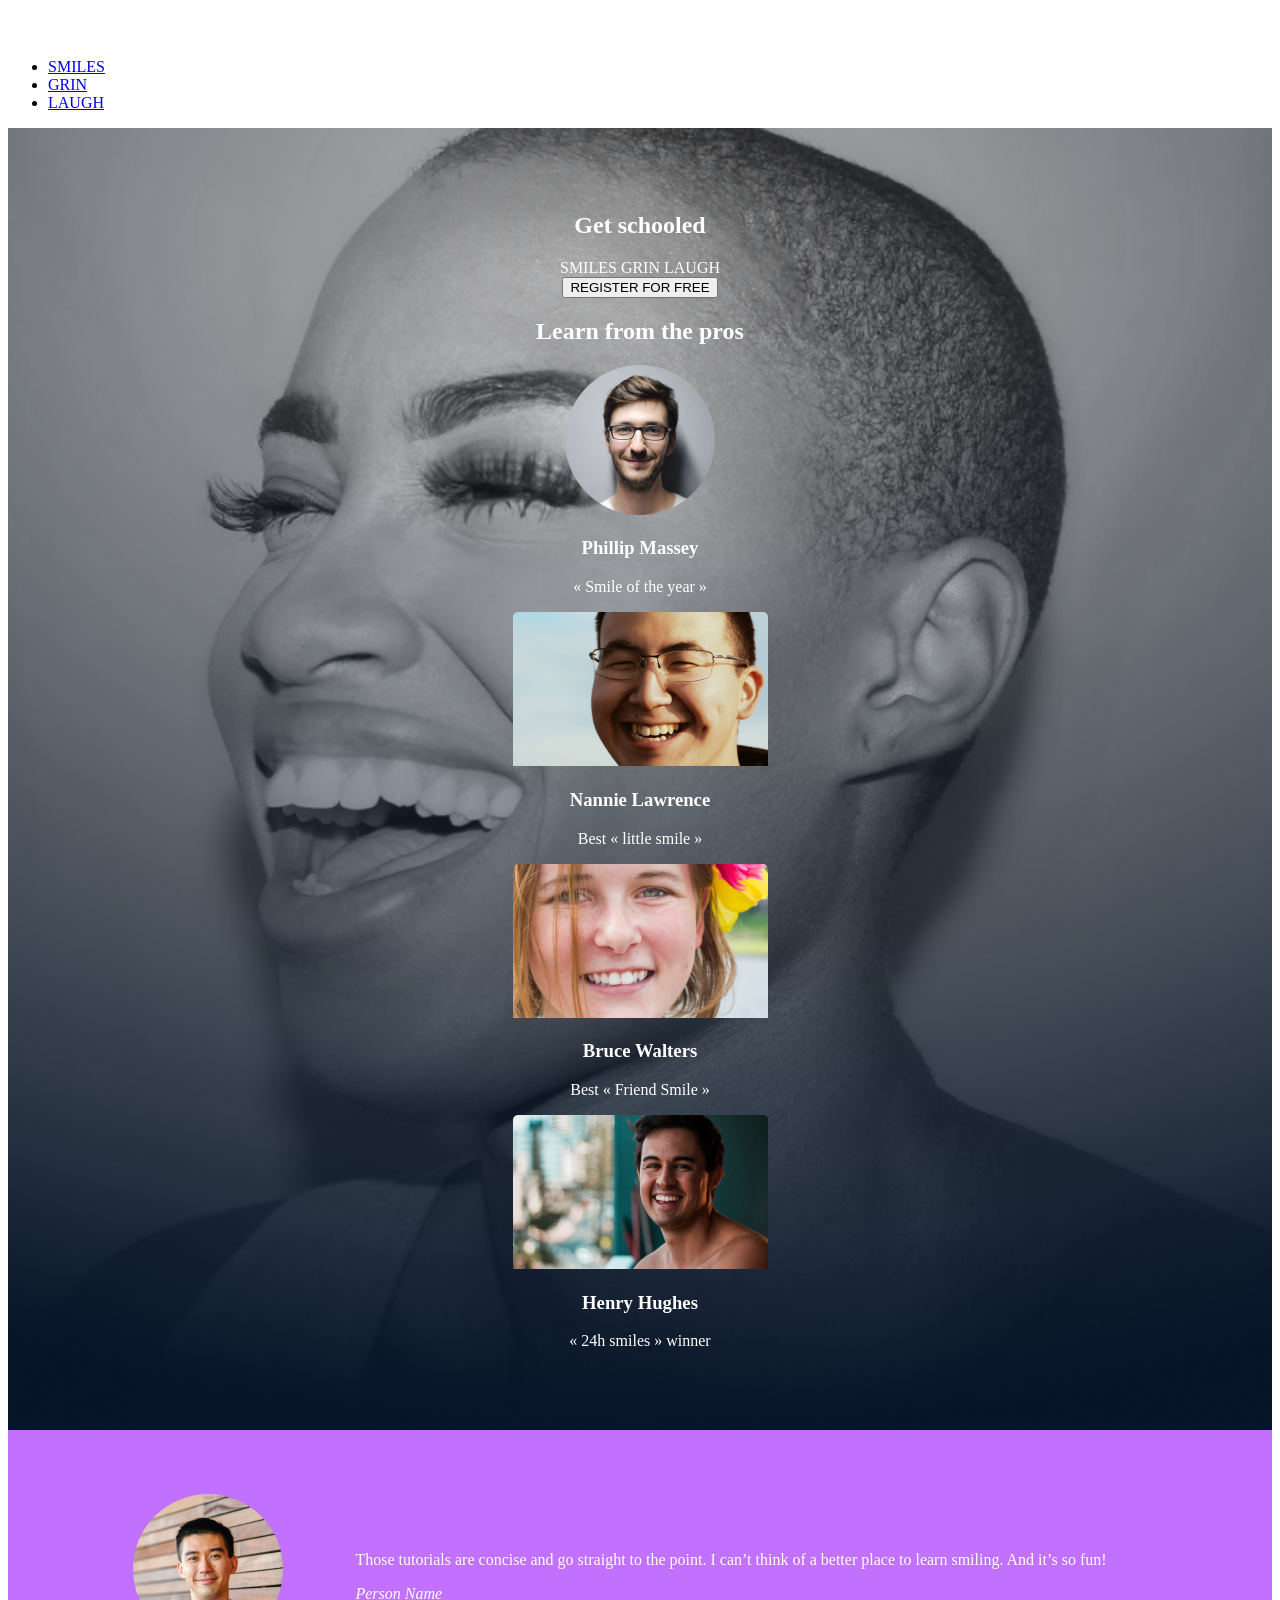
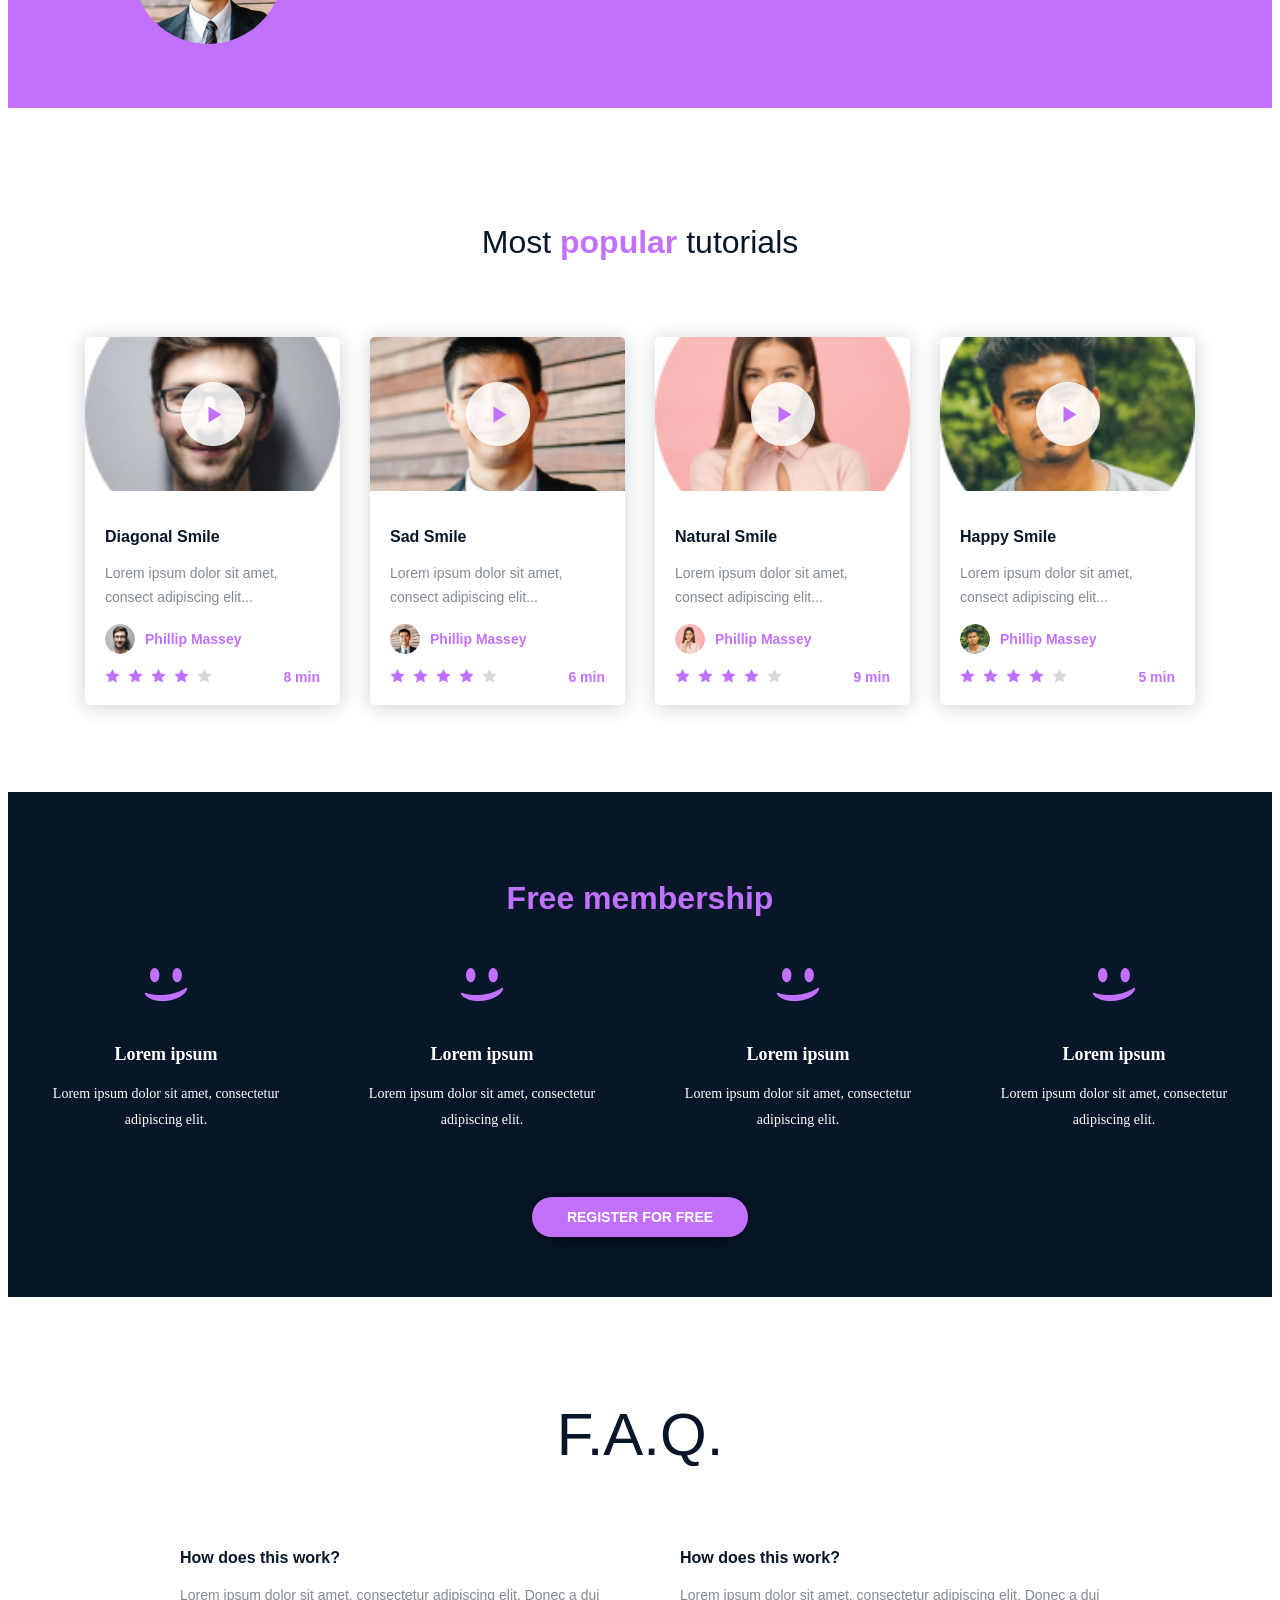
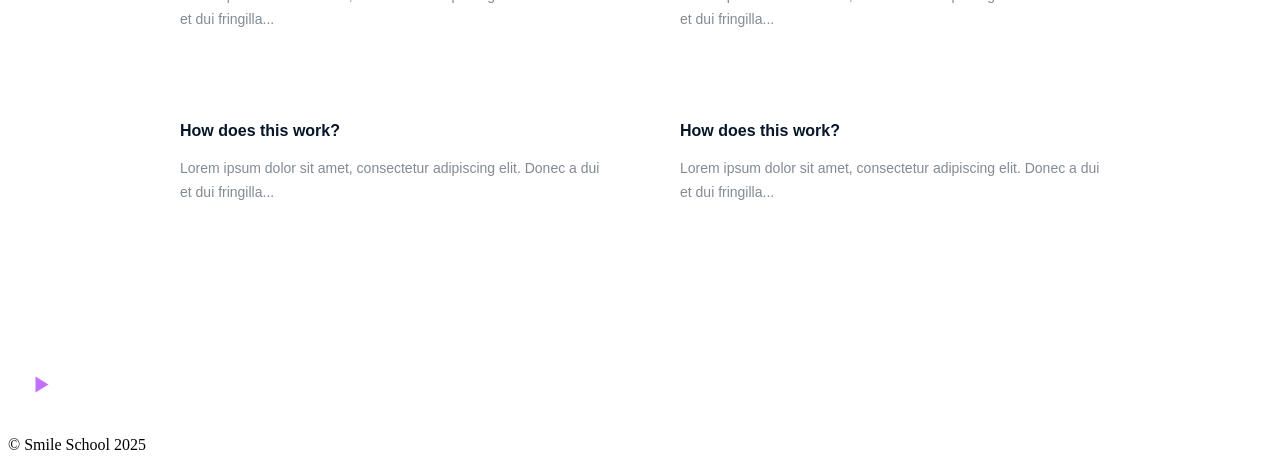
==== commit 7e2ba390: "Added FAQ section styling based on Figma design" ====
--- a/css_advanced/index.html
+++ b/css_advanced/index.html
@@ -191,17 +191,28 @@
 
 
     <!-- FAQ -->
-    <section class="faq">
-        <h2>F.A.Q</h2>
-        <div class="faq-item">
-            <h3>How does this work?</h3>
-            <p>Lorem ipsum dolor sit amet consectetur...</p>
-        </div>
-        <div class="faq-item">
-            <h3>Can I register for free?</h3>
-            <p>Lorem ipsum dolor sit amet consectetur...</p>
-        </div>
-    </section>
+    <section class="faq-section">
+  <h2>F.A.Q.</h2>
+  <div class="faq-grid">
+    <div class="faq-item">
+      <h3>How does this work?</h3>
+      <p>Lorem ipsum dolor sit amet, consectetur adipiscing elit. Donec a dui et dui fringilla...</p>
+    </div>
+    <div class="faq-item">
+      <h3>How does this work?</h3>
+      <p>Lorem ipsum dolor sit amet, consectetur adipiscing elit. Donec a dui et dui fringilla...</p>
+    </div>
+    <div class="faq-item">
+      <h3>How does this work?</h3>
+      <p>Lorem ipsum dolor sit amet, consectetur adipiscing elit. Donec a dui et dui fringilla...</p>
+    </div>
+    <div class="faq-item">
+      <h3>How does this work?</h3>
+      <p>Lorem ipsum dolor sit amet, consectetur adipiscing elit. Donec a dui et dui fringilla...</p>
+    </div>
+  </div>
+</section>
+
 
     <!-- Footer -->
     <footer>
--- a/css_advanced/styles.css
+++ b/css_advanced/styles.css
@@ -233,4 +233,48 @@
   }
 }
 /* ================================
-   End Free Membership Section+   End Free Membership Section
+
+  /* FAQ Section */
+.faq-section {
+  width: 100%;
+  max-width: 920px;
+  margin: 100px auto; /* centers the section */
+  text-align: center;
+  color: #071629;
+}
+
+.faq-section h2 {
+  font-family: 'Source Sans Pro', sans-serif;
+  font-weight: 300;
+  font-size: 60px;
+  line-height: 75px;
+  margin-bottom: 60px;
+}
+
+/* Grid for Questions */
+.faq-grid {
+  display: grid;
+  grid-template-columns: 1fr 1fr;
+  gap: 60px 80px; /* vertical and horizontal spacing */
+  text-align: left;
+}
+
+/* Each Question Block */
+.faq-item h3 {
+  font-family: 'Source Sans Pro', sans-serif;
+  font-weight: 700;
+  font-size: 16px;
+  line-height: 20px;
+  margin-bottom: 15px;
+  color: #071629;
+}
+
+.faq-item p {
+  font-family: 'Source Sans Pro', sans-serif;
+  font-weight: 400;
+  font-size: 14px;
+  line-height: 24px;
+  color: rgba(7, 22, 41, 0.5);
+}
+ 
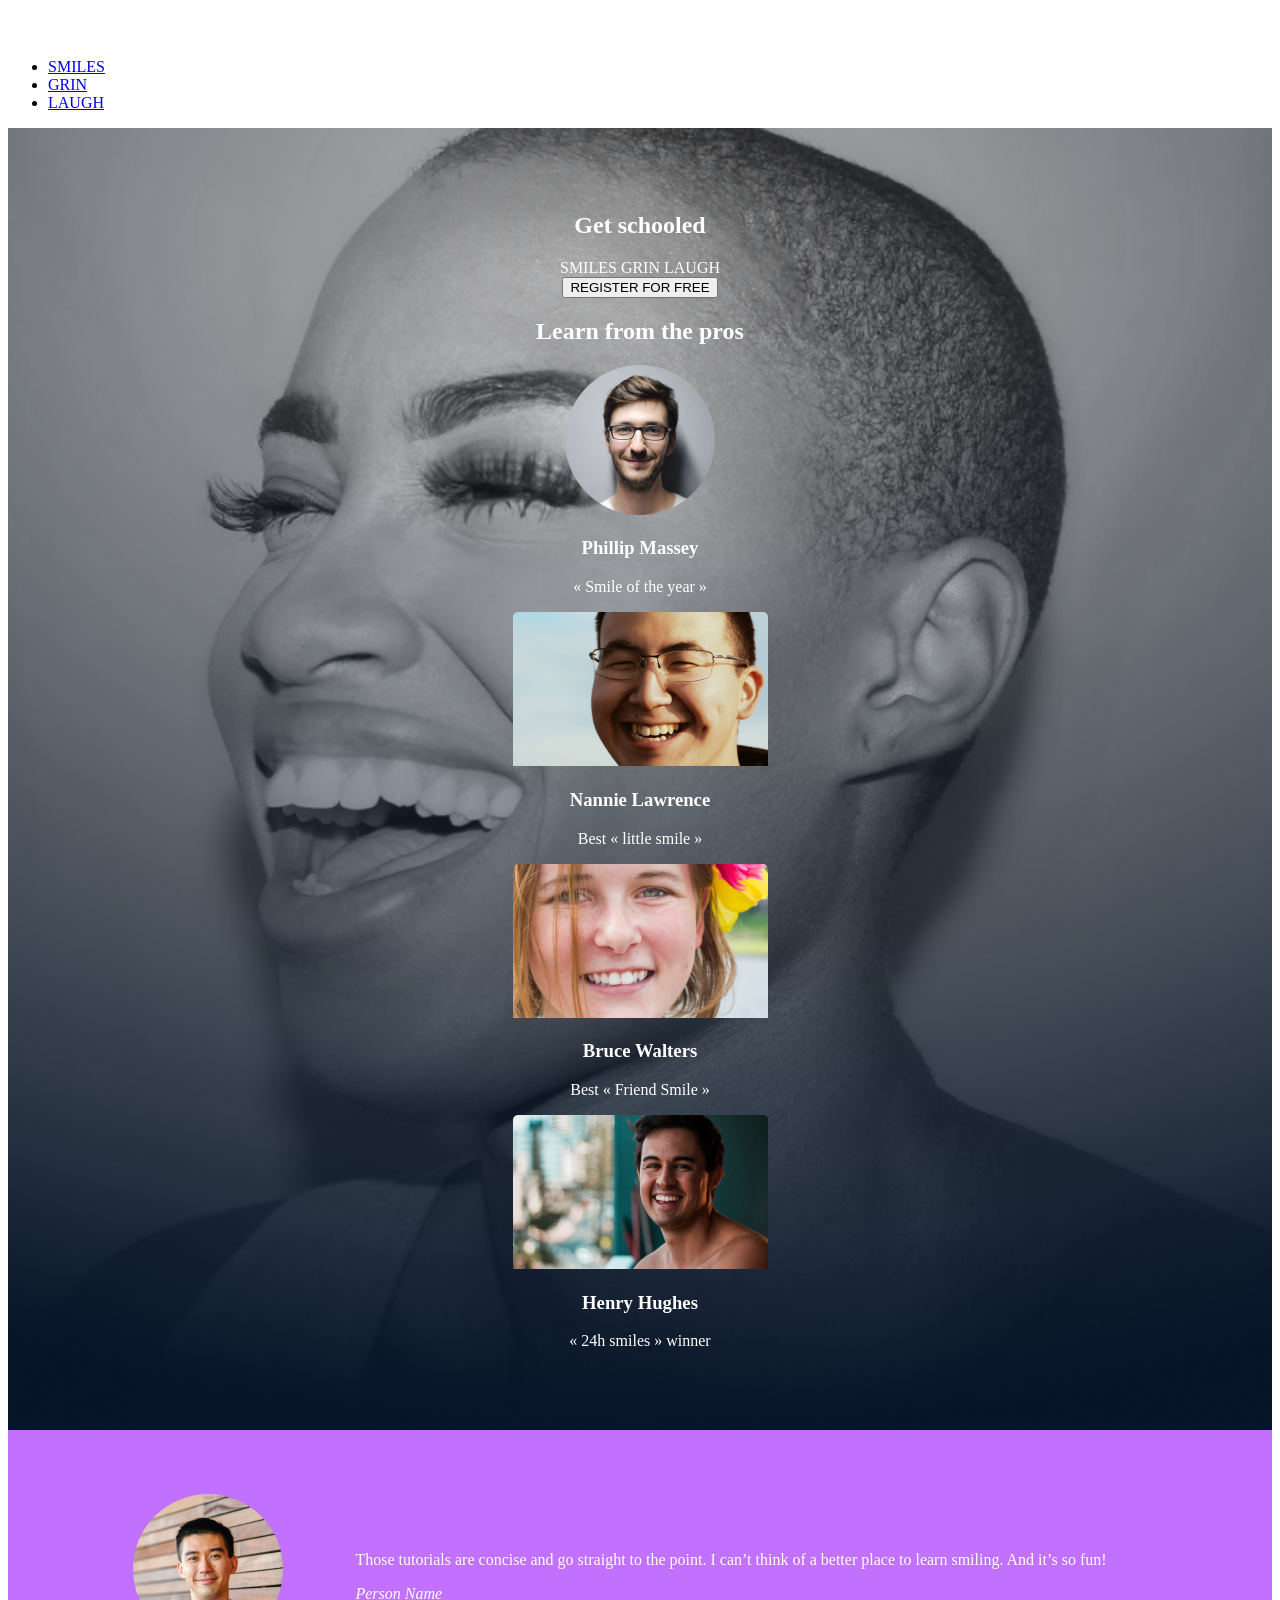
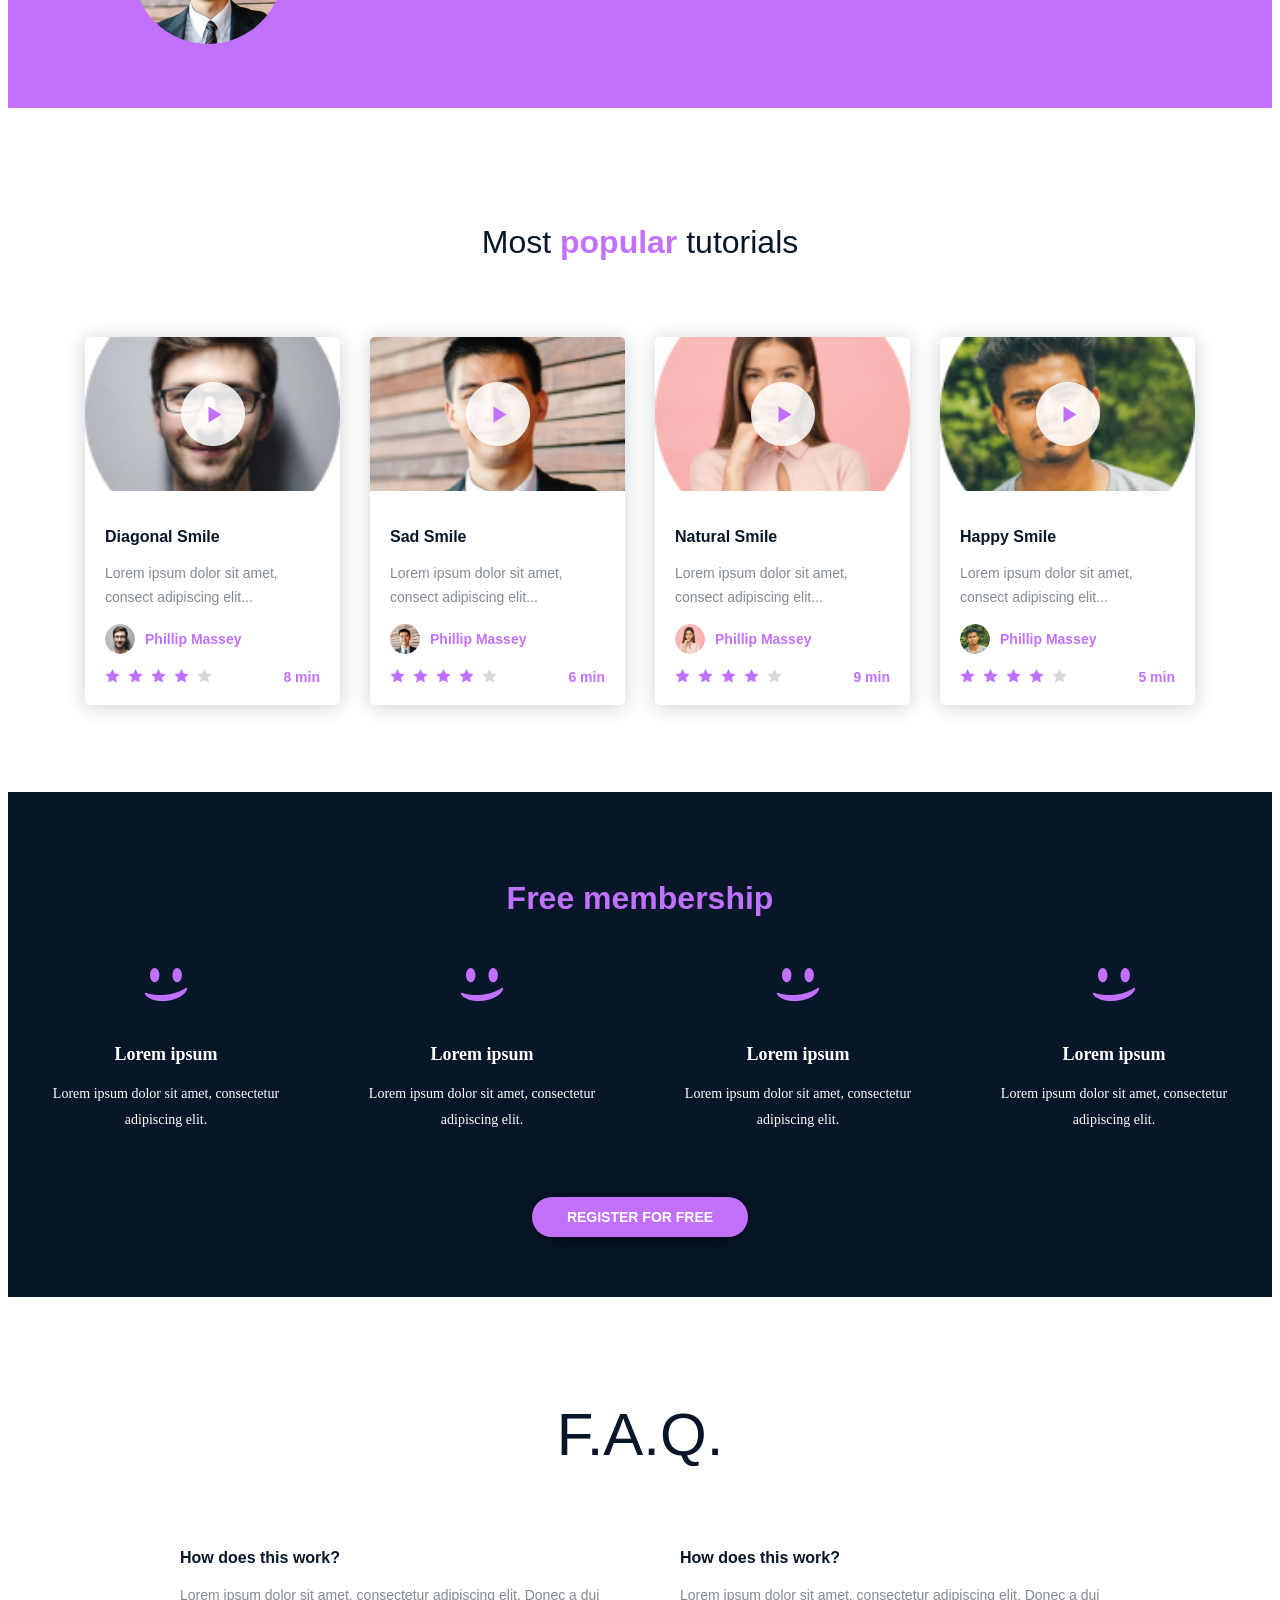
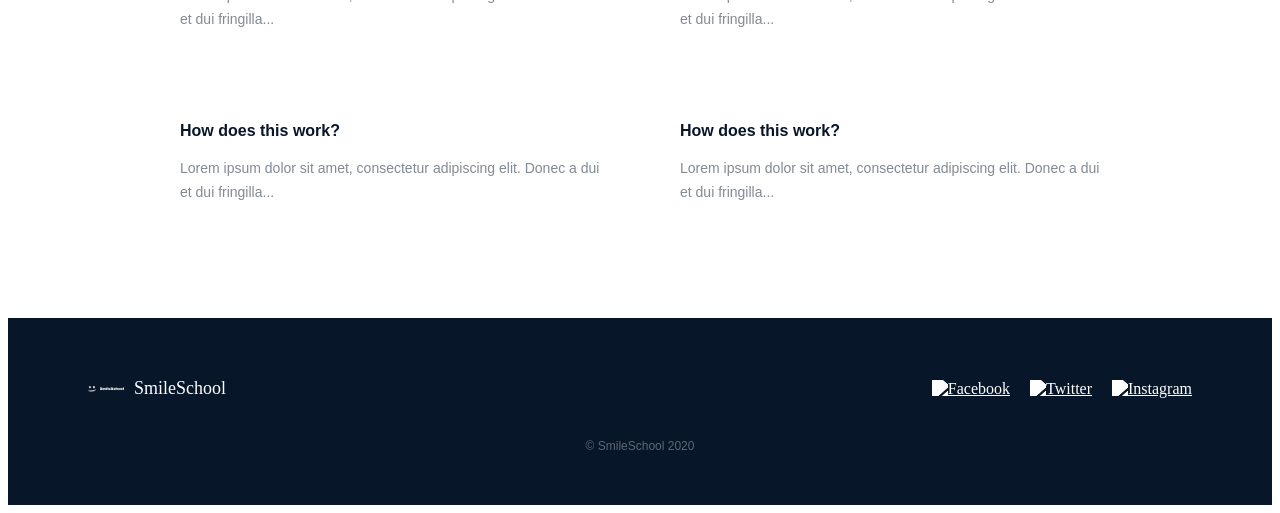
==== commit 9f920e9b: "added footer update" ====
--- a/css_advanced/index.html
+++ b/css_advanced/index.html
@@ -215,14 +215,20 @@
 
 
     <!-- Footer -->
-    <footer>
-        <div class="footer-logo">
-            <img src="images/logo.png" alt="Smile School Logo">
-        </div>
-        <div class="social">
-            <img src="images/play.png" alt="Play icon">
-        </div>
-        <p>&copy; Smile School 2025</p>
-    </footer>
-</body>
-</html>
+    <footer class="footer">
+  <div class="footer-content">
+    <div class="footer-logo">
+      <img src="images/logo.png" alt="Smile logo">
+      <span class="brand">SmileSchool</span>
+    </div>
+
+    <div class="footer-socials">
+      <a href="#"><img src="images/facebook.svg" alt="Facebook"></a>
+      <a href="#"><img src="images/twitter.svg" alt="Twitter"></a>
+      <a href="#"><img src="images/instagram.svg" alt="Instagram"></a>
+    </div>
+  </div>
+
+  <p class="footer-copy">© SmileSchool 2020</p>
+</footer>
+
--- a/css_advanced/styles.css
+++ b/css_advanced/styles.css
@@ -277,4 +277,65 @@
   line-height: 24px;
   color: rgba(7, 22, 41, 0.5);
 }
- + 
+/* Footer */
+.footer {
+  background: #071629;
+  padding: 60px 80px 40px;
+  color: #fff;
+  text-align: center;
+}
+
+.footer-content {
+  display: flex;
+  justify-content: space-between;
+  align-items: center;
+  max-width: 1200px;
+  margin: 0 auto;
+}
+
+.footer-logo {
+  display: flex;
+  align-items: center;
+  gap: 10px;
+}
+
+.footer-logo img {
+  width: 36px;
+  height: auto;
+}
+
+.footer-logo .brand {
+  font-family: 'Coiny', cursive;
+  font-size: 18px;
+  color: #fff;
+}
+
+.footer-socials {
+  display: flex;
+  gap: 20px;
+}
+
+.footer-socials img {
+  width: 30px;
+  height: 30px;
+  filter: brightness(0) invert(1); /* makes icons white */
+  transition: opacity 0.3s ease;
+}
+
+.footer-socials img:hover {
+  opacity: 0.7;
+}
+
+.footer-copy {
+  font-family: 'Source Sans Pro', sans-serif;
+  font-size: 12px;
+  opacity: 0.35;
+  margin-top: 40px;
+}
+@media (max-width: 768px) {
+  .footer-content {
+    flex-direction: column;
+    gap: 20px;
+  }
+}
